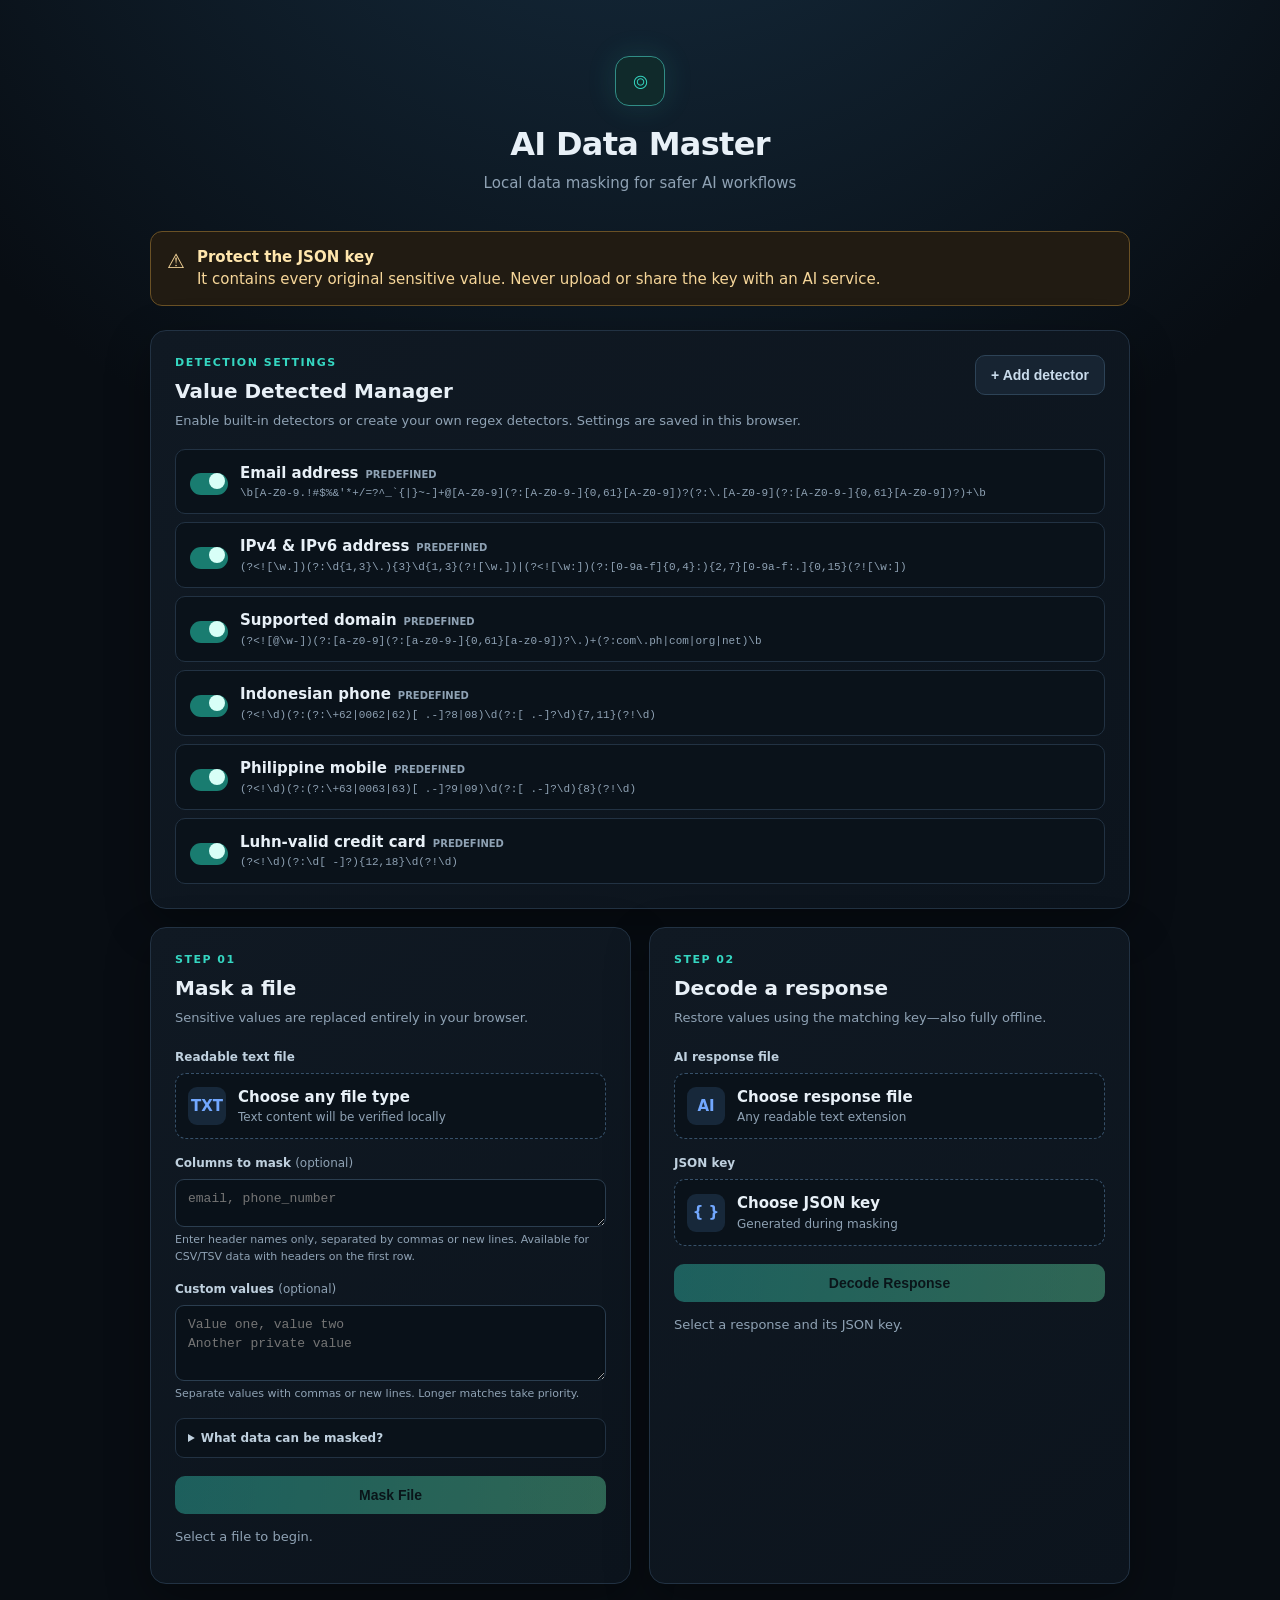
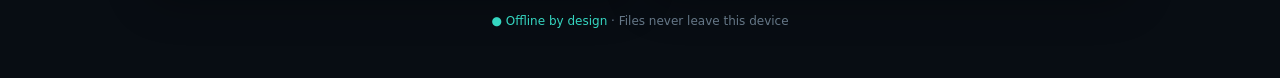
==== docs/index.html @ 807c7389 "Add detector manager and publish app from docs" ====
<!doctype html>
<html lang="en">
<head>
  <meta charset="utf-8">
  <meta name="viewport" content="width=device-width, initial-scale=1">
  <meta name="color-scheme" content="dark">
  <title>AI Data Master</title>
  <link rel="stylesheet" href="styles.css">
</head>
<body>
<main>
  <header><div class="mark" aria-hidden="true">⌾</div><h1>AI Data Master</h1><p>Local data masking for safer AI workflows</p></header>
  <div class="notice"><span aria-hidden="true">⚠</span><div><b>Protect the JSON key</b>It contains every original sensitive value. Never upload or share the key with an AI service.</div></div>
  <section class="manager card" aria-labelledby="manager-title">
    <div class="manager-heading">
      <div><div class="eyebrow">Detection settings</div><h2 id="manager-title">Value Detected Manager</h2><p class="sub">Enable built-in detectors or create your own regex detectors. Settings are saved in this browser.</p></div>
      <button class="secondary" id="addDetectorButton" type="button">+ Add detector</button>
    </div>
    <div class="detector-list" id="detectorList"></div>
  </section>
  <div class="grid">
    <section class="card" aria-labelledby="mask-title">
      <div class="eyebrow">Step 01</div><h2 id="mask-title">Mask a file</h2><p class="sub">Sensitive values are replaced entirely in your browser.</p>
      <label for="sourceFile">Readable text file</label>
      <div class="picker"><input id="sourceFile" type="file"><div class="file-icon">TXT</div><div class="file-info"><div class="file-name" id="sourceName">Choose any file type</div><div class="file-size" id="sourceSize">Text content will be verified locally</div></div></div>
      <label for="columnHeaders">Columns to mask <span style="color:var(--muted);font-weight:400">(optional)</span></label>
      <textarea class="compact" id="columnHeaders" placeholder="email, phone_number" aria-describedby="columnHint"></textarea><div class="hint" id="columnHint">Enter header names only, separated by commas or new lines. Available for CSV/TSV data with headers on the first row.</div>
      <label for="customValues">Custom values <span style="color:var(--muted);font-weight:400">(optional)</span></label>
      <textarea id="customValues" placeholder="Value one, value two&#10;Another private value" aria-describedby="customHint"></textarea><div class="hint" id="customHint">Separate values with commas or new lines. Longer matches take priority.</div>
      <details><summary>What data can be masked?</summary><ul class="mask-options"><li>Email addresses</li><li>IPv4 and IPv6 addresses</li><li>Supported domains</li><li>Indonesian phone numbers</li><li>Philippine mobile numbers</li><li>Luhn-valid card numbers</li><li>Selected column values</li><li>Custom values</li></ul></details>
      <button class="primary" id="maskButton" disabled>Mask File</button>
      <div class="progress-wrap" id="maskProgress"><div class="progress-head"><span id="maskPhase">Processing locally</span><span id="maskPercent">0%</span></div><div class="track"><div class="bar" id="maskBar"></div></div></div>
      <div class="status" id="maskStatus" role="status" aria-live="polite">Select a file to begin.</div>
      <div class="downloads"><a class="download" id="maskedDownload">Download Masked File</a><a class="download" id="keyDownload">Download JSON Key</a></div>
    </section>
    <section class="card" aria-labelledby="decode-title">
      <div class="eyebrow">Step 02</div><h2 id="decode-title">Decode a response</h2><p class="sub">Restore values using the matching key—also fully offline.</p>
      <label for="responseFile">AI response file</label>
      <div class="picker"><input id="responseFile" type="file"><div class="file-icon">AI</div><div class="file-info"><div class="file-name" id="responseName">Choose response file</div><div class="file-size" id="responseSize">Any readable text extension</div></div></div>
      <label for="keyFile">JSON key</label>
      <div class="picker"><input id="keyFile" type="file" accept=".json,application/json"><div class="file-icon">{ }</div><div class="file-info"><div class="file-name" id="keyName">Choose JSON key</div><div class="file-size" id="keySize">Generated during masking</div></div></div>
      <button class="primary" id="decodeButton" disabled>Decode Response</button>
      <div class="progress-wrap" id="decodeProgress"><div class="progress-head"><span>Decoding locally</span><span id="decodePercent">0%</span></div><div class="track"><div class="bar" id="decodeBar"></div></div></div>
      <div class="status" id="decodeStatus" role="status" aria-live="polite">Select a response and its JSON key.</div>
      <div class="downloads single"><a class="download" id="decodedDownload">Download Decoded File</a></div>
    </section>
  </div>
  <section class="preview" id="sourcePreview" aria-labelledby="previewTitle"><div class="preview-head"><strong id="previewTitle">Masked data preview</strong><span id="previewMeta"></span></div><div class="preview-box" id="previewContent"></div></section>
  <footer><span class="privacy">● Offline by design</span> · Files never leave this device</footer>
</main>
<dialog id="detectorDialog" aria-labelledby="detectorDialogTitle">
  <form id="detectorForm" method="dialog">
    <div class="dialog-heading"><div><div class="eyebrow">Custom regex</div><h2 id="detectorDialogTitle">Add detector</h2></div><button class="icon-button" id="closeDetectorDialog" type="button" aria-label="Close">×</button></div>
    <input id="detectorId" type="hidden">
    <label for="detectorName">Name</label><input id="detectorName" required maxlength="40" placeholder="Employee ID">
    <label for="detectorPattern">Regex</label><textarea id="detectorPattern" required spellcheck="false" placeholder="EMP-\d{6}"></textarea>
    <div class="hint">Enter only the regex pattern.</div>
    <label for="detectorPrefix">Prefix</label><input id="detectorPrefix" required maxlength="30" pattern="[A-Za-z][A-Za-z0-9_]*" placeholder="EMPLOYEE_ID">
    <div class="hint">The prefix creates placeholders such as [EMPLOYEE_ID_001]. Letters, numbers, and underscores only.</div>
    <div class="regex-test"><label for="detectorSample">Test with sample value</label><div class="test-row"><input id="detectorSample" placeholder="EMP-123456"><button class="secondary" id="testDetectorButton" type="button">Test regex</button></div><div class="test-result" id="detectorTestResult" role="status" aria-live="polite"></div></div>
    <div class="dialog-actions"><button class="secondary" id="cancelDetectorButton" type="button">Cancel</button><button class="primary" type="submit">Save detector</button></div>
  </form>
</dialog>
<script src="app.js"></script>
</body>
</html>
---- docs/styles.css ----
:root{--bg:#080d13;--panel:#101923;--panel2:#0c141d;--line:#223243;--text:#e8f0f7;--muted:#8fa2b4;--cyan:#35d6c1;--blue:#4d8dff;--warn:#ffbe55;--bad:#ff6b73;--ok:#57dfa0}
    *{box-sizing:border-box} body{margin:0;min-height:100vh;background:radial-gradient(circle at 50% -20%,#173044 0,transparent 42%),var(--bg);color:var(--text);font:15px/1.5 system-ui,-apple-system,Segoe UI,sans-serif}
    main{width:min(980px,calc(100% - 32px));margin:auto;padding:56px 0 48px} header{text-align:center;margin-bottom:36px}.mark{display:inline-grid;place-items:center;width:50px;height:50px;border:1px solid #318d86;border-radius:14px;background:#102a2b;color:var(--cyan);font-size:25px;box-shadow:0 0 30px #35d6c122}h1{font-size:32px;letter-spacing:-.7px;margin:14px 0 4px}header p{margin:0;color:var(--muted)}
    .notice{display:flex;gap:12px;align-items:flex-start;margin:0 auto 24px;padding:14px 16px;border:1px solid #6a5125;background:#211b12;border-radius:12px;color:#f6d699}.notice b{display:block;color:#ffe6ad}.notice span:first-child{font-size:20px}
    .grid{display:grid;grid-template-columns:1fr 1fr;gap:18px}.card{background:linear-gradient(145deg,var(--panel),var(--panel2));border:1px solid var(--line);border-radius:16px;padding:24px;box-shadow:0 15px 45px #0005}.card h2{margin:0;font-size:20px}.eyebrow{color:var(--cyan);font-size:11px;font-weight:800;letter-spacing:1.5px;text-transform:uppercase;margin-bottom:5px}.sub{color:var(--muted);font-size:13px;margin:5px 0 20px}
    label{display:block;font-size:12px;font-weight:700;margin:15px 0 7px;color:#bfd0de}.picker{position:relative;display:flex;align-items:center;gap:12px;min-height:66px;padding:12px;border:1px dashed #365069;border-radius:11px;background:#0a121a;cursor:pointer;transition:.2s}.picker:hover{border-color:var(--cyan);background:#0c191f}.picker input{position:absolute;inset:0;opacity:0;cursor:pointer}.file-icon{display:grid;place-items:center;flex:0 0 38px;height:38px;border-radius:9px;background:#17283a;color:#72a8ff;font-weight:800}.file-info{min-width:0}.file-name{white-space:nowrap;overflow:hidden;text-overflow:ellipsis;font-weight:650}.file-size{font-size:12px;color:var(--muted)}
    textarea{display:block;width:100%;height:76px;resize:vertical;background:#091119;color:var(--text);border:1px solid #2b3e50;border-radius:9px;padding:10px 12px;font:13px/1.45 ui-monospace,SFMono-Regular,monospace;outline:none}textarea:focus{border-color:var(--cyan);box-shadow:0 0 0 3px #35d6c119}.hint{font-size:11px;color:var(--muted);margin-top:5px}.compact{height:48px}details{margin-top:15px;border:1px solid var(--line);border-radius:9px;background:#0a121a}summary{padding:10px 12px;cursor:pointer;color:#bfd0de;font-size:12px;font-weight:700}.mask-options{margin:0;padding:0 16px 12px 31px;color:var(--muted);font-size:12px;columns:2}.preview{display:none;margin-top:18px;padding:24px;background:linear-gradient(145deg,var(--panel),var(--panel2));border:1px solid var(--line);border-radius:16px;box-shadow:0 15px 45px #0005}.preview-head{display:flex;justify-content:space-between;align-items:center;margin-bottom:10px}.preview-head strong{font-size:16px}.preview-head span{color:var(--muted);font-size:11px}.preview-box{max-height:240px;overflow:auto;border:1px solid var(--line);border-radius:9px;background:#081018}.preview-box table{width:100%;border-collapse:collapse;font:12px/1.35 ui-monospace,SFMono-Regular,monospace}.preview-box th,.preview-box td{padding:7px 9px;border-right:1px solid var(--line);border-bottom:1px solid var(--line);text-align:left;white-space:nowrap;max-width:260px;overflow:hidden;text-overflow:ellipsis}.preview-box th{position:sticky;top:0;background:#162332;color:var(--cyan)}.preview-box pre{margin:0;padding:11px;white-space:pre-wrap;word-break:break-word;color:#b9cad8;font:12px/1.45 ui-monospace,SFMono-Regular,monospace}
    button,.download{width:100%;border:0;border-radius:10px;padding:11px 15px;font-weight:750;font-size:14px;cursor:pointer;text-decoration:none;text-align:center;transition:.2s}button.primary{margin-top:18px;color:#041410;background:linear-gradient(100deg,var(--cyan),#67e9ac)}button.primary:hover:not(:disabled){filter:brightness(1.1);transform:translateY(-1px)}button:disabled{opacity:.38;cursor:not-allowed}.downloads{display:grid;grid-template-columns:1fr 1fr;gap:9px;margin-top:10px}.download{display:none;color:#c9dbeb;background:#172432;border:1px solid #2d4357}.download:hover{border-color:#5681a5}.downloads.single{grid-template-columns:1fr}
    .progress-wrap{display:none;margin-top:17px}.progress-head{display:flex;justify-content:space-between;font-size:12px;color:var(--muted);margin-bottom:6px}.track{height:6px;background:#1b2834;border-radius:9px;overflow:hidden}.bar{height:100%;width:0;background:linear-gradient(90deg,var(--blue),var(--cyan));transition:width .12s}.status{min-height:22px;margin-top:13px;font-size:13px;color:var(--muted)}.status.ok{color:var(--ok)}.status.error{color:var(--bad)}footer{text-align:center;color:#657787;font-size:12px;margin-top:28px}.privacy{color:var(--cyan)}
    @media(max-width:760px){main{padding-top:30px}.grid{grid-template-columns:1fr}.card,.preview{padding:19px}.downloads{grid-template-columns:1fr}}

    .manager{margin-bottom:18px}.manager-heading,.detector-row,.dialog-heading,.dialog-actions,.test-row{display:flex;align-items:center;gap:12px}.manager-heading{justify-content:space-between;align-items:flex-start}.manager-heading .sub{margin-bottom:0}.secondary,.icon-button{width:auto;color:#c9dbeb;background:#172432;border:1px solid #2d4357}.secondary:hover,.icon-button:hover{border-color:var(--cyan)}.detector-list{display:grid;gap:8px;margin-top:18px}.detector-row{padding:12px 14px;border:1px solid var(--line);border-radius:10px;background:#0a121a}.detector-toggle{position:relative;flex:0 0 38px;width:38px;height:22px;margin:0}.detector-toggle input{position:absolute;opacity:0}.toggle-track{display:block;height:22px;border-radius:20px;background:#304151;cursor:pointer;transition:.2s}.toggle-track::after{content:"";display:block;width:16px;height:16px;margin:3px;border-radius:50%;background:#a9b8c5;transition:.2s}.detector-toggle input:checked+.toggle-track{background:#197c70}.detector-toggle input:checked+.toggle-track::after{transform:translateX(16px);background:#d8fff7}.detector-info{min-width:0;flex:1}.detector-name{font-weight:750}.detector-kind{margin-left:7px;color:var(--muted);font-size:10px;text-transform:uppercase}.detector-regex{overflow:hidden;margin-top:2px;color:var(--muted);font:11px/1.4 ui-monospace,SFMono-Regular,monospace;text-overflow:ellipsis;white-space:nowrap}.detector-actions{display:flex;gap:6px}.detector-actions button{width:auto;padding:7px 10px;font-size:12px}.danger{color:#ff9ba1!important}.empty-detectors{padding:14px;color:var(--muted);text-align:center}
    dialog{width:min(560px,calc(100% - 28px));padding:0;border:1px solid var(--line);border-radius:16px;background:var(--panel);color:var(--text);box-shadow:0 24px 80px #000b}dialog::backdrop{background:#02060bcc;backdrop-filter:blur(3px)}dialog form{padding:24px}.dialog-heading{justify-content:space-between}.dialog-heading h2{margin:0}.icon-button{padding:4px 12px;font-size:23px}dialog input{width:100%;padding:10px 12px;border:1px solid #2b3e50;border-radius:9px;background:#091119;color:var(--text);font:13px/1.45 ui-monospace,SFMono-Regular,monospace;outline:none}dialog input:focus{border-color:var(--cyan);box-shadow:0 0 0 3px #35d6c119}.regex-test{margin-top:18px;padding:13px;border:1px solid var(--line);border-radius:10px}.regex-test label{margin-top:0}.test-row input{flex:1}.test-result{min-height:20px;margin-top:7px;font-size:12px;color:var(--muted)}.test-result.ok{color:var(--ok)}.test-result.error{color:var(--bad)}.dialog-actions{justify-content:flex-end;margin-top:20px}.dialog-actions .primary{width:auto;margin:0}.dialog-actions .secondary{padding:11px 15px}
    @media(max-width:600px){.manager-heading,.detector-row{align-items:stretch;flex-direction:column}.manager-heading .secondary{width:100%}.detector-row{position:relative}.detector-toggle{position:absolute;right:12px;top:12px}.detector-info{padding-right:48px}.detector-actions button{flex:1}.detector-actions{width:100%}.test-row{align-items:stretch;flex-direction:column}.test-row .secondary{width:100%}}
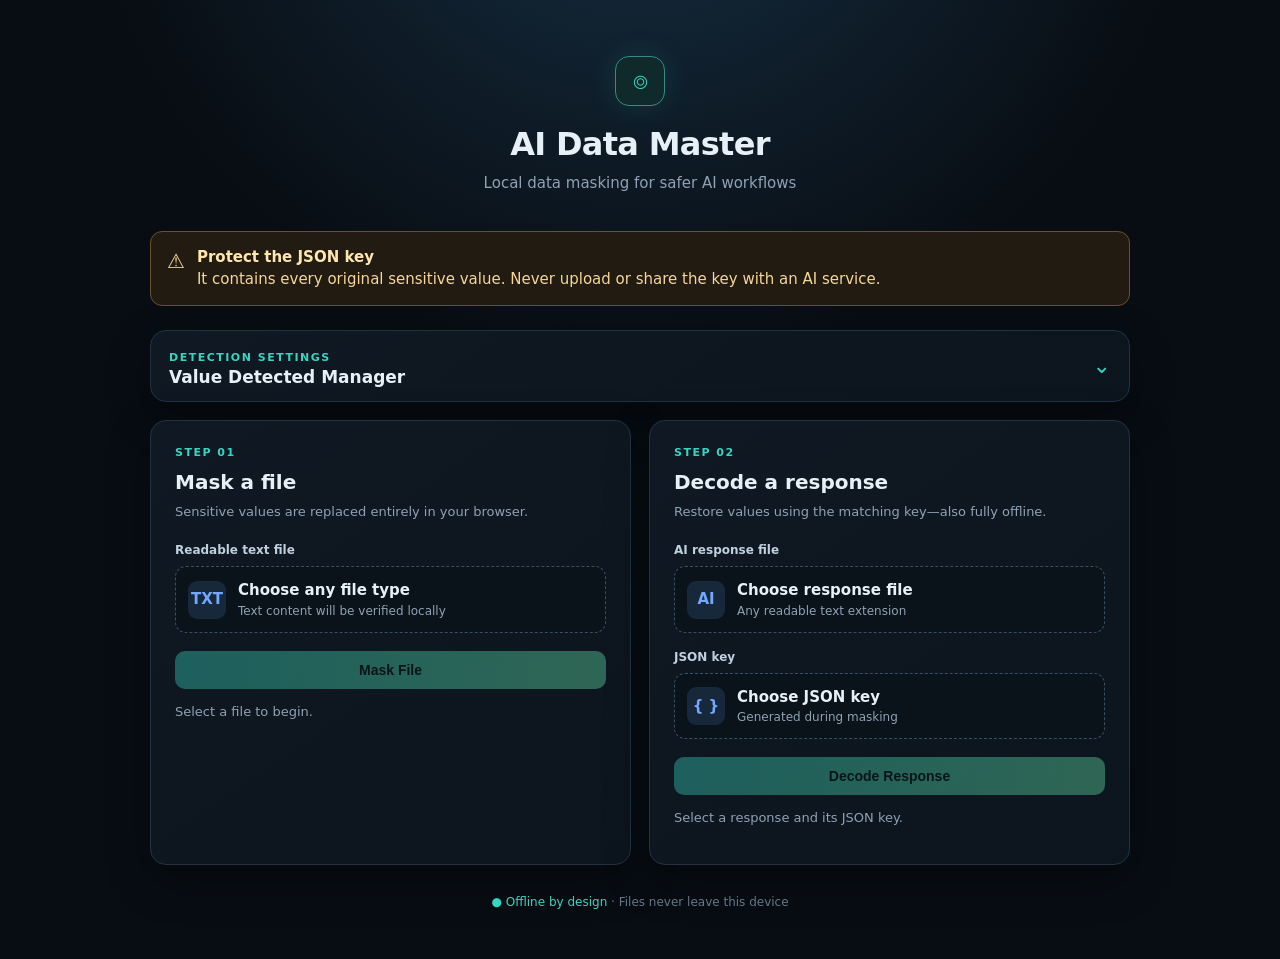
==== commit 3c7738b1: "Improve detection settings manager" ====
--- a/docs/index.html
+++ b/docs/index.html
@@ -11,23 +11,23 @@
 <main>
   <header><div class="mark" aria-hidden="true">⌾</div><h1>AI Data Master</h1><p>Local data masking for safer AI workflows</p></header>
   <div class="notice"><span aria-hidden="true">⚠</span><div><b>Protect the JSON key</b>It contains every original sensitive value. Never upload or share the key with an AI service.</div></div>
-  <section class="manager card" aria-labelledby="manager-title">
-    <div class="manager-heading">
-      <div><div class="eyebrow">Detection settings</div><h2 id="manager-title">Value Detected Manager</h2><p class="sub">Enable built-in detectors or create your own regex detectors. Settings are saved in this browser.</p></div>
-      <button class="secondary" id="addDetectorButton" type="button">+ Add detector</button>
+  <details class="manager card">
+    <summary class="manager-summary"><span><span class="eyebrow">Detection settings</span><strong id="manager-title">Value Detected Manager</strong></span><span class="summary-chevron" aria-hidden="true">⌄</span></summary>
+    <div class="manager-content" aria-labelledby="manager-title">
+      <div class="manager-heading"><p class="sub">Enable, reorder, or create detectors. Settings are saved in this browser.</p><div class="manager-actions"><button class="secondary" id="exportSettingsButton" type="button">Export</button><label class="secondary import-button" for="importSettingsFile">Import<input id="importSettingsFile" type="file" accept=".json,application/json"></label><button class="secondary" id="addDetectorButton" type="button">+ Add detector</button></div></div>
+      <div class="settings-status" id="settingsStatus" role="status" aria-live="polite"></div>
+      <div class="detector-list" id="detectorList"></div>
+      <div class="detection-inputs">
+        <div><label for="columnHeaders">Columns to mask <span class="optional">(optional)</span></label><textarea class="compact" id="columnHeaders" placeholder="email, phone_number" aria-describedby="columnHint"></textarea><div class="hint" id="columnHint">CSV/TSV header names, separated by commas or new lines.</div></div>
+        <div><label for="customValues">Custom values <span class="optional">(optional)</span></label><textarea class="compact" id="customValues" placeholder="Value one, value two" aria-describedby="customHint"></textarea><div class="hint" id="customHint">Separate values with commas or new lines. Longer matches take priority.</div></div>
+      </div>
     </div>
-    <div class="detector-list" id="detectorList"></div>
-  </section>
+  </details>
   <div class="grid">
     <section class="card" aria-labelledby="mask-title">
       <div class="eyebrow">Step 01</div><h2 id="mask-title">Mask a file</h2><p class="sub">Sensitive values are replaced entirely in your browser.</p>
       <label for="sourceFile">Readable text file</label>
       <div class="picker"><input id="sourceFile" type="file"><div class="file-icon">TXT</div><div class="file-info"><div class="file-name" id="sourceName">Choose any file type</div><div class="file-size" id="sourceSize">Text content will be verified locally</div></div></div>
-      <label for="columnHeaders">Columns to mask <span style="color:var(--muted);font-weight:400">(optional)</span></label>
-      <textarea class="compact" id="columnHeaders" placeholder="email, phone_number" aria-describedby="columnHint"></textarea><div class="hint" id="columnHint">Enter header names only, separated by commas or new lines. Available for CSV/TSV data with headers on the first row.</div>
-      <label for="customValues">Custom values <span style="color:var(--muted);font-weight:400">(optional)</span></label>
-      <textarea id="customValues" placeholder="Value one, value two&#10;Another private value" aria-describedby="customHint"></textarea><div class="hint" id="customHint">Separate values with commas or new lines. Longer matches take priority.</div>
-      <details><summary>What data can be masked?</summary><ul class="mask-options"><li>Email addresses</li><li>IPv4 and IPv6 addresses</li><li>Supported domains</li><li>Indonesian phone numbers</li><li>Philippine mobile numbers</li><li>Luhn-valid card numbers</li><li>Selected column values</li><li>Custom values</li></ul></details>
       <button class="primary" id="maskButton" disabled>Mask File</button>
       <div class="progress-wrap" id="maskProgress"><div class="progress-head"><span id="maskPhase">Processing locally</span><span id="maskPercent">0%</span></div><div class="track"><div class="bar" id="maskBar"></div></div></div>
       <div class="status" id="maskStatus" role="status" aria-live="polite">Select a file to begin.</div>
--- a/docs/styles.css
+++ b/docs/styles.css
@@ -4,11 +4,11 @@
     .notice{display:flex;gap:12px;align-items:flex-start;margin:0 auto 24px;padding:14px 16px;border:1px solid #6a5125;background:#211b12;border-radius:12px;color:#f6d699}.notice b{display:block;color:#ffe6ad}.notice span:first-child{font-size:20px}
     .grid{display:grid;grid-template-columns:1fr 1fr;gap:18px}.card{background:linear-gradient(145deg,var(--panel),var(--panel2));border:1px solid var(--line);border-radius:16px;padding:24px;box-shadow:0 15px 45px #0005}.card h2{margin:0;font-size:20px}.eyebrow{color:var(--cyan);font-size:11px;font-weight:800;letter-spacing:1.5px;text-transform:uppercase;margin-bottom:5px}.sub{color:var(--muted);font-size:13px;margin:5px 0 20px}
     label{display:block;font-size:12px;font-weight:700;margin:15px 0 7px;color:#bfd0de}.picker{position:relative;display:flex;align-items:center;gap:12px;min-height:66px;padding:12px;border:1px dashed #365069;border-radius:11px;background:#0a121a;cursor:pointer;transition:.2s}.picker:hover{border-color:var(--cyan);background:#0c191f}.picker input{position:absolute;inset:0;opacity:0;cursor:pointer}.file-icon{display:grid;place-items:center;flex:0 0 38px;height:38px;border-radius:9px;background:#17283a;color:#72a8ff;font-weight:800}.file-info{min-width:0}.file-name{white-space:nowrap;overflow:hidden;text-overflow:ellipsis;font-weight:650}.file-size{font-size:12px;color:var(--muted)}
-    textarea{display:block;width:100%;height:76px;resize:vertical;background:#091119;color:var(--text);border:1px solid #2b3e50;border-radius:9px;padding:10px 12px;font:13px/1.45 ui-monospace,SFMono-Regular,monospace;outline:none}textarea:focus{border-color:var(--cyan);box-shadow:0 0 0 3px #35d6c119}.hint{font-size:11px;color:var(--muted);margin-top:5px}.compact{height:48px}details{margin-top:15px;border:1px solid var(--line);border-radius:9px;background:#0a121a}summary{padding:10px 12px;cursor:pointer;color:#bfd0de;font-size:12px;font-weight:700}.mask-options{margin:0;padding:0 16px 12px 31px;color:var(--muted);font-size:12px;columns:2}.preview{display:none;margin-top:18px;padding:24px;background:linear-gradient(145deg,var(--panel),var(--panel2));border:1px solid var(--line);border-radius:16px;box-shadow:0 15px 45px #0005}.preview-head{display:flex;justify-content:space-between;align-items:center;margin-bottom:10px}.preview-head strong{font-size:16px}.preview-head span{color:var(--muted);font-size:11px}.preview-box{max-height:240px;overflow:auto;border:1px solid var(--line);border-radius:9px;background:#081018}.preview-box table{width:100%;border-collapse:collapse;font:12px/1.35 ui-monospace,SFMono-Regular,monospace}.preview-box th,.preview-box td{padding:7px 9px;border-right:1px solid var(--line);border-bottom:1px solid var(--line);text-align:left;white-space:nowrap;max-width:260px;overflow:hidden;text-overflow:ellipsis}.preview-box th{position:sticky;top:0;background:#162332;color:var(--cyan)}.preview-box pre{margin:0;padding:11px;white-space:pre-wrap;word-break:break-word;color:#b9cad8;font:12px/1.45 ui-monospace,SFMono-Regular,monospace}
+    textarea{display:block;width:100%;height:76px;resize:vertical;background:#091119;color:var(--text);border:1px solid #2b3e50;border-radius:9px;padding:10px 12px;font:13px/1.45 ui-monospace,SFMono-Regular,monospace;outline:none}textarea:focus{border-color:var(--cyan);box-shadow:0 0 0 3px #35d6c119}.hint{font-size:11px;color:var(--muted);margin-top:5px}.compact{height:48px}.optional{color:var(--muted);font-weight:400}.preview{display:none;margin-top:18px;padding:24px;background:linear-gradient(145deg,var(--panel),var(--panel2));border:1px solid var(--line);border-radius:16px;box-shadow:0 15px 45px #0005}.preview-head{display:flex;justify-content:space-between;align-items:center;margin-bottom:10px}.preview-head strong{font-size:16px}.preview-head span{color:var(--muted);font-size:11px}.preview-box{max-height:240px;overflow:auto;border:1px solid var(--line);border-radius:9px;background:#081018}.preview-box table{width:100%;border-collapse:collapse;font:12px/1.35 ui-monospace,SFMono-Regular,monospace}.preview-box th,.preview-box td{padding:7px 9px;border-right:1px solid var(--line);border-bottom:1px solid var(--line);text-align:left;white-space:nowrap;max-width:260px;overflow:hidden;text-overflow:ellipsis}.preview-box th{position:sticky;top:0;background:#162332;color:var(--cyan)}.preview-box pre{margin:0;padding:11px;white-space:pre-wrap;word-break:break-word;color:#b9cad8;font:12px/1.45 ui-monospace,SFMono-Regular,monospace}
     button,.download{width:100%;border:0;border-radius:10px;padding:11px 15px;font-weight:750;font-size:14px;cursor:pointer;text-decoration:none;text-align:center;transition:.2s}button.primary{margin-top:18px;color:#041410;background:linear-gradient(100deg,var(--cyan),#67e9ac)}button.primary:hover:not(:disabled){filter:brightness(1.1);transform:translateY(-1px)}button:disabled{opacity:.38;cursor:not-allowed}.downloads{display:grid;grid-template-columns:1fr 1fr;gap:9px;margin-top:10px}.download{display:none;color:#c9dbeb;background:#172432;border:1px solid #2d4357}.download:hover{border-color:#5681a5}.downloads.single{grid-template-columns:1fr}
     .progress-wrap{display:none;margin-top:17px}.progress-head{display:flex;justify-content:space-between;font-size:12px;color:var(--muted);margin-bottom:6px}.track{height:6px;background:#1b2834;border-radius:9px;overflow:hidden}.bar{height:100%;width:0;background:linear-gradient(90deg,var(--blue),var(--cyan));transition:width .12s}.status{min-height:22px;margin-top:13px;font-size:13px;color:var(--muted)}.status.ok{color:var(--ok)}.status.error{color:var(--bad)}footer{text-align:center;color:#657787;font-size:12px;margin-top:28px}.privacy{color:var(--cyan)}
     @media(max-width:760px){main{padding-top:30px}.grid{grid-template-columns:1fr}.card,.preview{padding:19px}.downloads{grid-template-columns:1fr}}
 
-    .manager{margin-bottom:18px}.manager-heading,.detector-row,.dialog-heading,.dialog-actions,.test-row{display:flex;align-items:center;gap:12px}.manager-heading{justify-content:space-between;align-items:flex-start}.manager-heading .sub{margin-bottom:0}.secondary,.icon-button{width:auto;color:#c9dbeb;background:#172432;border:1px solid #2d4357}.secondary:hover,.icon-button:hover{border-color:var(--cyan)}.detector-list{display:grid;gap:8px;margin-top:18px}.detector-row{padding:12px 14px;border:1px solid var(--line);border-radius:10px;background:#0a121a}.detector-toggle{position:relative;flex:0 0 38px;width:38px;height:22px;margin:0}.detector-toggle input{position:absolute;opacity:0}.toggle-track{display:block;height:22px;border-radius:20px;background:#304151;cursor:pointer;transition:.2s}.toggle-track::after{content:"";display:block;width:16px;height:16px;margin:3px;border-radius:50%;background:#a9b8c5;transition:.2s}.detector-toggle input:checked+.toggle-track{background:#197c70}.detector-toggle input:checked+.toggle-track::after{transform:translateX(16px);background:#d8fff7}.detector-info{min-width:0;flex:1}.detector-name{font-weight:750}.detector-kind{margin-left:7px;color:var(--muted);font-size:10px;text-transform:uppercase}.detector-regex{overflow:hidden;margin-top:2px;color:var(--muted);font:11px/1.4 ui-monospace,SFMono-Regular,monospace;text-overflow:ellipsis;white-space:nowrap}.detector-actions{display:flex;gap:6px}.detector-actions button{width:auto;padding:7px 10px;font-size:12px}.danger{color:#ff9ba1!important}.empty-detectors{padding:14px;color:var(--muted);text-align:center}
+    .manager{margin:0 0 18px;padding:0;overflow:hidden}.manager-summary{display:flex;justify-content:space-between;align-items:center;padding:14px 18px;cursor:pointer;list-style:none}.manager-summary::-webkit-details-marker{display:none}.manager-summary strong{display:block;font-size:17px;line-height:1.2}.manager-summary .eyebrow{margin-bottom:2px}.summary-chevron{color:var(--cyan);font-size:22px;transition:transform .2s}.manager[open] .summary-chevron{transform:rotate(180deg)}.manager-content{padding:0 18px 18px;border-top:1px solid var(--line)}.manager-heading,.detector-row,.dialog-heading,.dialog-actions,.test-row{display:flex;align-items:center;gap:12px}.manager-heading{justify-content:space-between}.manager-heading .sub{margin:12px 0}.manager-actions,.detector-actions{display:flex;gap:6px}.manager-actions button,.import-button{padding:7px 10px;font-size:12px}.import-button{display:inline-block;margin:0;cursor:pointer}.import-button input{display:none}.secondary,.icon-button{width:auto;color:#c9dbeb;background:#172432;border:1px solid #2d4357}.secondary:hover,.icon-button:hover{border-color:var(--cyan)}.settings-status{min-height:0;color:var(--muted);font-size:11px}.settings-status:not(:empty){margin-bottom:8px}.detector-list{display:grid;gap:5px}.detector-row{padding:7px 10px;border:1px solid var(--line);border-radius:8px;background:#0a121a;cursor:grab}.detector-row.dragging{opacity:.4}.drag-handle{color:#607588;font-size:16px;cursor:grab}.detector-toggle{position:relative;flex:0 0 14px;width:14px;height:14px;margin:0}.detector-toggle input{position:absolute;opacity:0}.toggle-track{display:block;width:14px;height:14px;border:2px solid #526577;border-radius:50%;background:transparent;cursor:pointer;transition:.15s}.detector-toggle input:checked+.toggle-track{border-color:var(--cyan);background:var(--cyan);box-shadow:0 0 8px #35d6c166}.detector-info{min-width:0;flex:1}.detector-name{font-weight:750;font-size:13px}.detector-kind{margin-left:7px;color:var(--muted);font-size:9px;text-transform:uppercase}.detector-regex{overflow:hidden;color:var(--muted);font:10px/1.25 ui-monospace,SFMono-Regular,monospace;text-overflow:ellipsis;white-space:nowrap}.detector-actions button{width:auto;padding:4px 8px;font-size:11px}.danger{color:#ff9ba1!important}.detection-inputs{display:grid;grid-template-columns:1fr 1fr;gap:14px;margin-top:12px;padding-top:2px;border-top:1px solid var(--line)}.detection-inputs label{margin-top:10px}
     dialog{width:min(560px,calc(100% - 28px));padding:0;border:1px solid var(--line);border-radius:16px;background:var(--panel);color:var(--text);box-shadow:0 24px 80px #000b}dialog::backdrop{background:#02060bcc;backdrop-filter:blur(3px)}dialog form{padding:24px}.dialog-heading{justify-content:space-between}.dialog-heading h2{margin:0}.icon-button{padding:4px 12px;font-size:23px}dialog input{width:100%;padding:10px 12px;border:1px solid #2b3e50;border-radius:9px;background:#091119;color:var(--text);font:13px/1.45 ui-monospace,SFMono-Regular,monospace;outline:none}dialog input:focus{border-color:var(--cyan);box-shadow:0 0 0 3px #35d6c119}.regex-test{margin-top:18px;padding:13px;border:1px solid var(--line);border-radius:10px}.regex-test label{margin-top:0}.test-row input{flex:1}.test-result{min-height:20px;margin-top:7px;font-size:12px;color:var(--muted)}.test-result.ok{color:var(--ok)}.test-result.error{color:var(--bad)}.dialog-actions{justify-content:flex-end;margin-top:20px}.dialog-actions .primary{width:auto;margin:0}.dialog-actions .secondary{padding:11px 15px}
-    @media(max-width:600px){.manager-heading,.detector-row{align-items:stretch;flex-direction:column}.manager-heading .secondary{width:100%}.detector-row{position:relative}.detector-toggle{position:absolute;right:12px;top:12px}.detector-info{padding-right:48px}.detector-actions button{flex:1}.detector-actions{width:100%}.test-row{align-items:stretch;flex-direction:column}.test-row .secondary{width:100%}}
+    @media(max-width:600px){.manager-heading{align-items:stretch;flex-direction:column}.manager-actions{display:grid;grid-template-columns:1fr 1fr 1.4fr}.manager-actions>*{text-align:center}.detection-inputs{grid-template-columns:1fr}.detector-regex{display:none}.test-row{align-items:stretch;flex-direction:column}.test-row .secondary{width:100%}}
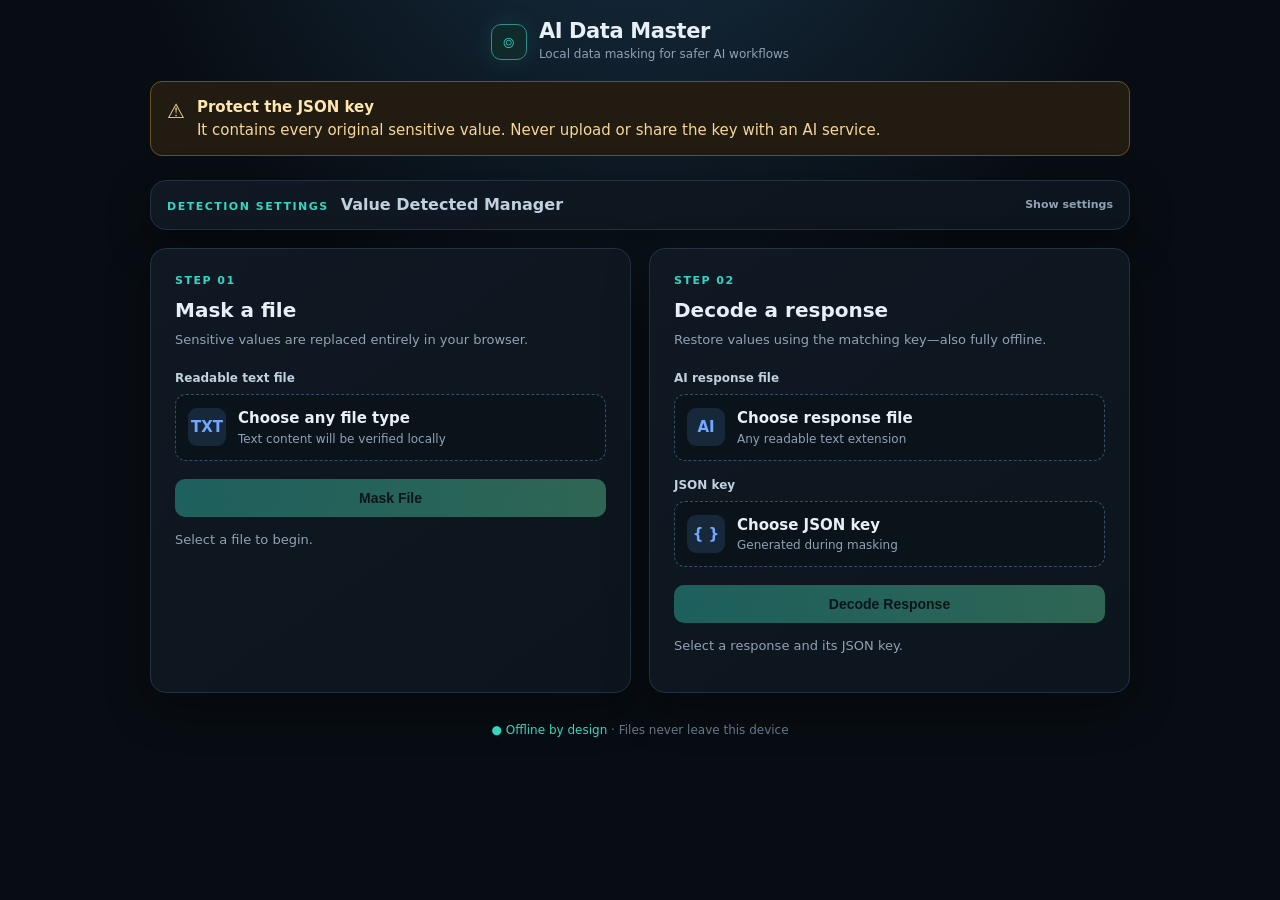
==== commit 164538e6: "Reuse existing README header image" ====
--- a/docs/index.html
+++ b/docs/index.html
@@ -9,18 +9,20 @@
 </head>
 <body>
 <main>
-  <header><div class="mark" aria-hidden="true">⌾</div><h1>AI Data Master</h1><p>Local data masking for safer AI workflows</p></header>
+  <header><div class="mark" aria-hidden="true">⌾</div><div><h1>AI Data Master</h1><p>Local data masking for safer AI workflows</p></div></header>
   <div class="notice"><span aria-hidden="true">⚠</span><div><b>Protect the JSON key</b>It contains every original sensitive value. Never upload or share the key with an AI service.</div></div>
-  <details class="manager card">
-    <summary class="manager-summary"><span><span class="eyebrow">Detection settings</span><strong id="manager-title">Value Detected Manager</strong></span><span class="summary-chevron" aria-hidden="true">⌄</span></summary>
-    <div class="manager-content" aria-labelledby="manager-title">
-      <div class="manager-heading"><p class="sub">Enable, reorder, or create detectors. Settings are saved in this browser.</p><div class="manager-actions"><button class="secondary" id="exportSettingsButton" type="button">Export</button><label class="secondary import-button" for="importSettingsFile">Import<input id="importSettingsFile" type="file" accept=".json,application/json"></label><button class="secondary" id="addDetectorButton" type="button">+ Add detector</button></div></div>
+  <details class="manager card" aria-labelledby="manager-title">
+    <summary class="manager-summary"><span><span class="eyebrow">Detection settings</span><strong id="manager-title">Value Detected Manager</strong></span><span class="summary-hint">Show settings</span></summary>
+    <div class="manager-content">
+      <div class="manager-heading"><p class="sub">Enable detectors and drag them to change matching priority. Settings are saved in this browser.</p><div class="settings-actions"><button class="secondary" id="exportSettingsButton" type="button">Export</button><label class="secondary import-button" for="importSettingsFile">Import<input id="importSettingsFile" type="file" accept="application/json,.json"></label><button class="secondary" id="addDetectorButton" type="button">+ Add detector</button></div></div>
+      <div class="detector-list" id="detectorList"></div>
+      <div class="detection-fields">
+        <label for="columnHeaders">Columns to mask <span>(optional)</span></label>
+        <textarea class="compact" id="columnHeaders" placeholder="email, phone_number" aria-describedby="columnHint"></textarea><div class="hint" id="columnHint">CSV/TSV header names, separated by commas or new lines.</div>
+        <label for="customValues">Custom values <span>(optional)</span></label>
+        <textarea id="customValues" placeholder="Value one, value two&#10;Another private value" aria-describedby="customHint"></textarea><div class="hint" id="customHint">Separate values with commas or new lines. Longer matches take priority.</div>
+      </div>
       <div class="settings-status" id="settingsStatus" role="status" aria-live="polite"></div>
-      <div class="detector-list" id="detectorList"></div>
-      <div class="detection-inputs">
-        <div><label for="columnHeaders">Columns to mask <span class="optional">(optional)</span></label><textarea class="compact" id="columnHeaders" placeholder="email, phone_number" aria-describedby="columnHint"></textarea><div class="hint" id="columnHint">CSV/TSV header names, separated by commas or new lines.</div></div>
-        <div><label for="customValues">Custom values <span class="optional">(optional)</span></label><textarea class="compact" id="customValues" placeholder="Value one, value two" aria-describedby="customHint"></textarea><div class="hint" id="customHint">Separate values with commas or new lines. Longer matches take priority.</div></div>
-      </div>
     </div>
   </details>
   <div class="grid">
--- a/docs/styles.css
+++ b/docs/styles.css
@@ -1,14 +1,14 @@
     :root{--bg:#080d13;--panel:#101923;--panel2:#0c141d;--line:#223243;--text:#e8f0f7;--muted:#8fa2b4;--cyan:#35d6c1;--blue:#4d8dff;--warn:#ffbe55;--bad:#ff6b73;--ok:#57dfa0}
     *{box-sizing:border-box} body{margin:0;min-height:100vh;background:radial-gradient(circle at 50% -20%,#173044 0,transparent 42%),var(--bg);color:var(--text);font:15px/1.5 system-ui,-apple-system,Segoe UI,sans-serif}
-    main{width:min(980px,calc(100% - 32px));margin:auto;padding:56px 0 48px} header{text-align:center;margin-bottom:36px}.mark{display:inline-grid;place-items:center;width:50px;height:50px;border:1px solid #318d86;border-radius:14px;background:#102a2b;color:var(--cyan);font-size:25px;box-shadow:0 0 30px #35d6c122}h1{font-size:32px;letter-spacing:-.7px;margin:14px 0 4px}header p{margin:0;color:var(--muted)}
+    main{width:min(980px,calc(100% - 32px));margin:auto;padding:20px 0 48px} header{display:flex;align-items:center;justify-content:center;gap:12px;text-align:left;margin-bottom:18px}.mark{display:grid;place-items:center;width:36px;height:36px;border:1px solid #318d86;border-radius:10px;background:#102a2b;color:var(--cyan);font-size:19px;box-shadow:0 0 24px #35d6c122}h1{font-size:21px;letter-spacing:-.4px;line-height:1.1;margin:0 0 2px}header p{margin:0;color:var(--muted);font-size:12px}
     .notice{display:flex;gap:12px;align-items:flex-start;margin:0 auto 24px;padding:14px 16px;border:1px solid #6a5125;background:#211b12;border-radius:12px;color:#f6d699}.notice b{display:block;color:#ffe6ad}.notice span:first-child{font-size:20px}
     .grid{display:grid;grid-template-columns:1fr 1fr;gap:18px}.card{background:linear-gradient(145deg,var(--panel),var(--panel2));border:1px solid var(--line);border-radius:16px;padding:24px;box-shadow:0 15px 45px #0005}.card h2{margin:0;font-size:20px}.eyebrow{color:var(--cyan);font-size:11px;font-weight:800;letter-spacing:1.5px;text-transform:uppercase;margin-bottom:5px}.sub{color:var(--muted);font-size:13px;margin:5px 0 20px}
-    label{display:block;font-size:12px;font-weight:700;margin:15px 0 7px;color:#bfd0de}.picker{position:relative;display:flex;align-items:center;gap:12px;min-height:66px;padding:12px;border:1px dashed #365069;border-radius:11px;background:#0a121a;cursor:pointer;transition:.2s}.picker:hover{border-color:var(--cyan);background:#0c191f}.picker input{position:absolute;inset:0;opacity:0;cursor:pointer}.file-icon{display:grid;place-items:center;flex:0 0 38px;height:38px;border-radius:9px;background:#17283a;color:#72a8ff;font-weight:800}.file-info{min-width:0}.file-name{white-space:nowrap;overflow:hidden;text-overflow:ellipsis;font-weight:650}.file-size{font-size:12px;color:var(--muted)}
-    textarea{display:block;width:100%;height:76px;resize:vertical;background:#091119;color:var(--text);border:1px solid #2b3e50;border-radius:9px;padding:10px 12px;font:13px/1.45 ui-monospace,SFMono-Regular,monospace;outline:none}textarea:focus{border-color:var(--cyan);box-shadow:0 0 0 3px #35d6c119}.hint{font-size:11px;color:var(--muted);margin-top:5px}.compact{height:48px}.optional{color:var(--muted);font-weight:400}.preview{display:none;margin-top:18px;padding:24px;background:linear-gradient(145deg,var(--panel),var(--panel2));border:1px solid var(--line);border-radius:16px;box-shadow:0 15px 45px #0005}.preview-head{display:flex;justify-content:space-between;align-items:center;margin-bottom:10px}.preview-head strong{font-size:16px}.preview-head span{color:var(--muted);font-size:11px}.preview-box{max-height:240px;overflow:auto;border:1px solid var(--line);border-radius:9px;background:#081018}.preview-box table{width:100%;border-collapse:collapse;font:12px/1.35 ui-monospace,SFMono-Regular,monospace}.preview-box th,.preview-box td{padding:7px 9px;border-right:1px solid var(--line);border-bottom:1px solid var(--line);text-align:left;white-space:nowrap;max-width:260px;overflow:hidden;text-overflow:ellipsis}.preview-box th{position:sticky;top:0;background:#162332;color:var(--cyan)}.preview-box pre{margin:0;padding:11px;white-space:pre-wrap;word-break:break-word;color:#b9cad8;font:12px/1.45 ui-monospace,SFMono-Regular,monospace}
+    label{display:block;font-size:12px;font-weight:700;margin:15px 0 7px;color:#bfd0de}label span{color:var(--muted);font-weight:400}.picker{position:relative;display:flex;align-items:center;gap:12px;min-height:66px;padding:12px;border:1px dashed #365069;border-radius:11px;background:#0a121a;cursor:pointer;transition:.2s}.picker:hover{border-color:var(--cyan);background:#0c191f}.picker input{position:absolute;inset:0;opacity:0;cursor:pointer}.file-icon{display:grid;place-items:center;flex:0 0 38px;height:38px;border-radius:9px;background:#17283a;color:#72a8ff;font-weight:800}.file-info{min-width:0}.file-name{white-space:nowrap;overflow:hidden;text-overflow:ellipsis;font-weight:650}.file-size{font-size:12px;color:var(--muted)}
+    textarea{display:block;width:100%;height:76px;resize:vertical;background:#091119;color:var(--text);border:1px solid #2b3e50;border-radius:9px;padding:10px 12px;font:13px/1.45 ui-monospace,SFMono-Regular,monospace;outline:none}textarea:focus{border-color:var(--cyan);box-shadow:0 0 0 3px #35d6c119}.hint{font-size:11px;color:var(--muted);margin-top:5px}.compact{height:48px}details{margin-top:15px;border:1px solid var(--line);border-radius:9px;background:#0a121a}summary{padding:10px 12px;cursor:pointer;color:#bfd0de;font-size:12px;font-weight:700}.mask-options{margin:0;padding:0 16px 12px 31px;color:var(--muted);font-size:12px;columns:2}.preview{display:none;margin-top:18px;padding:24px;background:linear-gradient(145deg,var(--panel),var(--panel2));border:1px solid var(--line);border-radius:16px;box-shadow:0 15px 45px #0005}.preview-head{display:flex;justify-content:space-between;align-items:center;margin-bottom:10px}.preview-head strong{font-size:16px}.preview-head span{color:var(--muted);font-size:11px}.preview-box{max-height:240px;overflow:auto;border:1px solid var(--line);border-radius:9px;background:#081018}.preview-box table{width:100%;border-collapse:collapse;font:12px/1.35 ui-monospace,SFMono-Regular,monospace}.preview-box th,.preview-box td{padding:7px 9px;border-right:1px solid var(--line);border-bottom:1px solid var(--line);text-align:left;white-space:nowrap;max-width:260px;overflow:hidden;text-overflow:ellipsis}.preview-box th{position:sticky;top:0;background:#162332;color:var(--cyan)}.preview-box pre{margin:0;padding:11px;white-space:pre-wrap;word-break:break-word;color:#b9cad8;font:12px/1.45 ui-monospace,SFMono-Regular,monospace}
     button,.download{width:100%;border:0;border-radius:10px;padding:11px 15px;font-weight:750;font-size:14px;cursor:pointer;text-decoration:none;text-align:center;transition:.2s}button.primary{margin-top:18px;color:#041410;background:linear-gradient(100deg,var(--cyan),#67e9ac)}button.primary:hover:not(:disabled){filter:brightness(1.1);transform:translateY(-1px)}button:disabled{opacity:.38;cursor:not-allowed}.downloads{display:grid;grid-template-columns:1fr 1fr;gap:9px;margin-top:10px}.download{display:none;color:#c9dbeb;background:#172432;border:1px solid #2d4357}.download:hover{border-color:#5681a5}.downloads.single{grid-template-columns:1fr}
     .progress-wrap{display:none;margin-top:17px}.progress-head{display:flex;justify-content:space-between;font-size:12px;color:var(--muted);margin-bottom:6px}.track{height:6px;background:#1b2834;border-radius:9px;overflow:hidden}.bar{height:100%;width:0;background:linear-gradient(90deg,var(--blue),var(--cyan));transition:width .12s}.status{min-height:22px;margin-top:13px;font-size:13px;color:var(--muted)}.status.ok{color:var(--ok)}.status.error{color:var(--bad)}footer{text-align:center;color:#657787;font-size:12px;margin-top:28px}.privacy{color:var(--cyan)}
-    @media(max-width:760px){main{padding-top:30px}.grid{grid-template-columns:1fr}.card,.preview{padding:19px}.downloads{grid-template-columns:1fr}}
+    @media(max-width:760px){main{padding-top:16px}.grid{grid-template-columns:1fr}.card,.preview{padding:19px}.downloads{grid-template-columns:1fr}}
 
-    .manager{margin:0 0 18px;padding:0;overflow:hidden}.manager-summary{display:flex;justify-content:space-between;align-items:center;padding:14px 18px;cursor:pointer;list-style:none}.manager-summary::-webkit-details-marker{display:none}.manager-summary strong{display:block;font-size:17px;line-height:1.2}.manager-summary .eyebrow{margin-bottom:2px}.summary-chevron{color:var(--cyan);font-size:22px;transition:transform .2s}.manager[open] .summary-chevron{transform:rotate(180deg)}.manager-content{padding:0 18px 18px;border-top:1px solid var(--line)}.manager-heading,.detector-row,.dialog-heading,.dialog-actions,.test-row{display:flex;align-items:center;gap:12px}.manager-heading{justify-content:space-between}.manager-heading .sub{margin:12px 0}.manager-actions,.detector-actions{display:flex;gap:6px}.manager-actions button,.import-button{padding:7px 10px;font-size:12px}.import-button{display:inline-block;margin:0;cursor:pointer}.import-button input{display:none}.secondary,.icon-button{width:auto;color:#c9dbeb;background:#172432;border:1px solid #2d4357}.secondary:hover,.icon-button:hover{border-color:var(--cyan)}.settings-status{min-height:0;color:var(--muted);font-size:11px}.settings-status:not(:empty){margin-bottom:8px}.detector-list{display:grid;gap:5px}.detector-row{padding:7px 10px;border:1px solid var(--line);border-radius:8px;background:#0a121a;cursor:grab}.detector-row.dragging{opacity:.4}.drag-handle{color:#607588;font-size:16px;cursor:grab}.detector-toggle{position:relative;flex:0 0 14px;width:14px;height:14px;margin:0}.detector-toggle input{position:absolute;opacity:0}.toggle-track{display:block;width:14px;height:14px;border:2px solid #526577;border-radius:50%;background:transparent;cursor:pointer;transition:.15s}.detector-toggle input:checked+.toggle-track{border-color:var(--cyan);background:var(--cyan);box-shadow:0 0 8px #35d6c166}.detector-info{min-width:0;flex:1}.detector-name{font-weight:750;font-size:13px}.detector-kind{margin-left:7px;color:var(--muted);font-size:9px;text-transform:uppercase}.detector-regex{overflow:hidden;color:var(--muted);font:10px/1.25 ui-monospace,SFMono-Regular,monospace;text-overflow:ellipsis;white-space:nowrap}.detector-actions button{width:auto;padding:4px 8px;font-size:11px}.danger{color:#ff9ba1!important}.detection-inputs{display:grid;grid-template-columns:1fr 1fr;gap:14px;margin-top:12px;padding-top:2px;border-top:1px solid var(--line)}.detection-inputs label{margin-top:10px}
+    .manager{margin-bottom:18px;padding:0;overflow:hidden}.manager-summary{display:flex;justify-content:space-between;align-items:center;padding:12px 16px;list-style:none;cursor:pointer}.manager-summary::-webkit-details-marker{display:none}.manager-summary>span:first-child{display:flex;align-items:baseline;gap:12px}.manager-summary .eyebrow{margin:0}.manager-summary strong{font-size:16px}.summary-hint{color:var(--muted);font-size:11px}.manager[open] .summary-hint{font-size:0}.manager[open] .summary-hint::after{content:'Hide settings';font-size:11px}.manager-content{padding:0 16px 16px;border-top:1px solid var(--line)}.manager-heading,.detector-row,.dialog-heading,.dialog-actions,.test-row,.settings-actions{display:flex;align-items:center;gap:8px}.manager-heading{justify-content:space-between}.manager-heading .sub{margin:12px 0}.settings-actions{flex-wrap:wrap}.secondary,.icon-button{width:auto;color:#c9dbeb;background:#172432;border:1px solid #2d4357}.secondary:hover,.icon-button:hover{border-color:var(--cyan)}.import-button{position:relative;margin:0;padding:7px 10px;cursor:pointer;font-weight:750}.import-button input{position:absolute;width:1px;height:1px;opacity:0}.detector-list{display:grid;gap:5px}.detector-row{padding:7px 9px;border:1px solid var(--line);border-left:3px solid #304151;border-radius:8px;background:#0a121a;cursor:grab}.detector-row.enabled{border-left-color:var(--cyan)}.detector-row.dragging{opacity:.4}.drag-handle{color:#607587;font-size:16px;letter-spacing:-3px}.detector-toggle{position:relative;flex:0 0 18px;width:18px;height:18px;margin:0}.detector-toggle input{position:absolute;opacity:0}.toggle-track{display:block;width:18px;height:18px;border:2px solid #506273;border-radius:50%;cursor:pointer;transition:.15s}.detector-toggle input:checked+.toggle-track{border-color:var(--cyan);background:var(--cyan);box-shadow:inset 0 0 0 4px #0a121a}.detector-info{min-width:0;flex:1}.detector-name{font-weight:750}.detector-kind{margin-left:7px;color:var(--muted);font-size:10px;text-transform:uppercase}.detector-regex{overflow:hidden;color:var(--muted);font:10px/1.3 ui-monospace,SFMono-Regular,monospace;text-overflow:ellipsis;white-space:nowrap}.detector-actions{display:flex;gap:6px}.detector-actions button,.settings-actions button{width:auto;padding:7px 10px;font-size:12px}.danger{color:#ff9ba1!important}.detection-fields{display:grid;grid-template-columns:1fr 1fr;gap:0 14px;margin-top:10px}.detection-fields label:nth-of-type(2){grid-column:2;grid-row:1}.detection-fields textarea{height:48px}.detection-fields .hint{display:none}.settings-status{min-height:18px;margin-top:5px;color:var(--muted);font-size:11px}.settings-status.error{color:var(--bad)}
     dialog{width:min(560px,calc(100% - 28px));padding:0;border:1px solid var(--line);border-radius:16px;background:var(--panel);color:var(--text);box-shadow:0 24px 80px #000b}dialog::backdrop{background:#02060bcc;backdrop-filter:blur(3px)}dialog form{padding:24px}.dialog-heading{justify-content:space-between}.dialog-heading h2{margin:0}.icon-button{padding:4px 12px;font-size:23px}dialog input{width:100%;padding:10px 12px;border:1px solid #2b3e50;border-radius:9px;background:#091119;color:var(--text);font:13px/1.45 ui-monospace,SFMono-Regular,monospace;outline:none}dialog input:focus{border-color:var(--cyan);box-shadow:0 0 0 3px #35d6c119}.regex-test{margin-top:18px;padding:13px;border:1px solid var(--line);border-radius:10px}.regex-test label{margin-top:0}.test-row input{flex:1}.test-result{min-height:20px;margin-top:7px;font-size:12px;color:var(--muted)}.test-result.ok{color:var(--ok)}.test-result.error{color:var(--bad)}.dialog-actions{justify-content:flex-end;margin-top:20px}.dialog-actions .primary{width:auto;margin:0}.dialog-actions .secondary{padding:11px 15px}
-    @media(max-width:600px){.manager-heading{align-items:stretch;flex-direction:column}.manager-actions{display:grid;grid-template-columns:1fr 1fr 1.4fr}.manager-actions>*{text-align:center}.detection-inputs{grid-template-columns:1fr}.detector-regex{display:none}.test-row{align-items:stretch;flex-direction:column}.test-row .secondary{width:100%}}
+    @media(max-width:600px){.manager-summary>span:first-child{display:block}.manager-heading{align-items:stretch;flex-direction:column}.settings-actions>*{flex:1;text-align:center}.detector-regex{display:none}.detector-actions button{padding:5px 7px}.detection-fields{display:block}.test-row{align-items:stretch;flex-direction:column}.test-row .secondary{width:100%}}
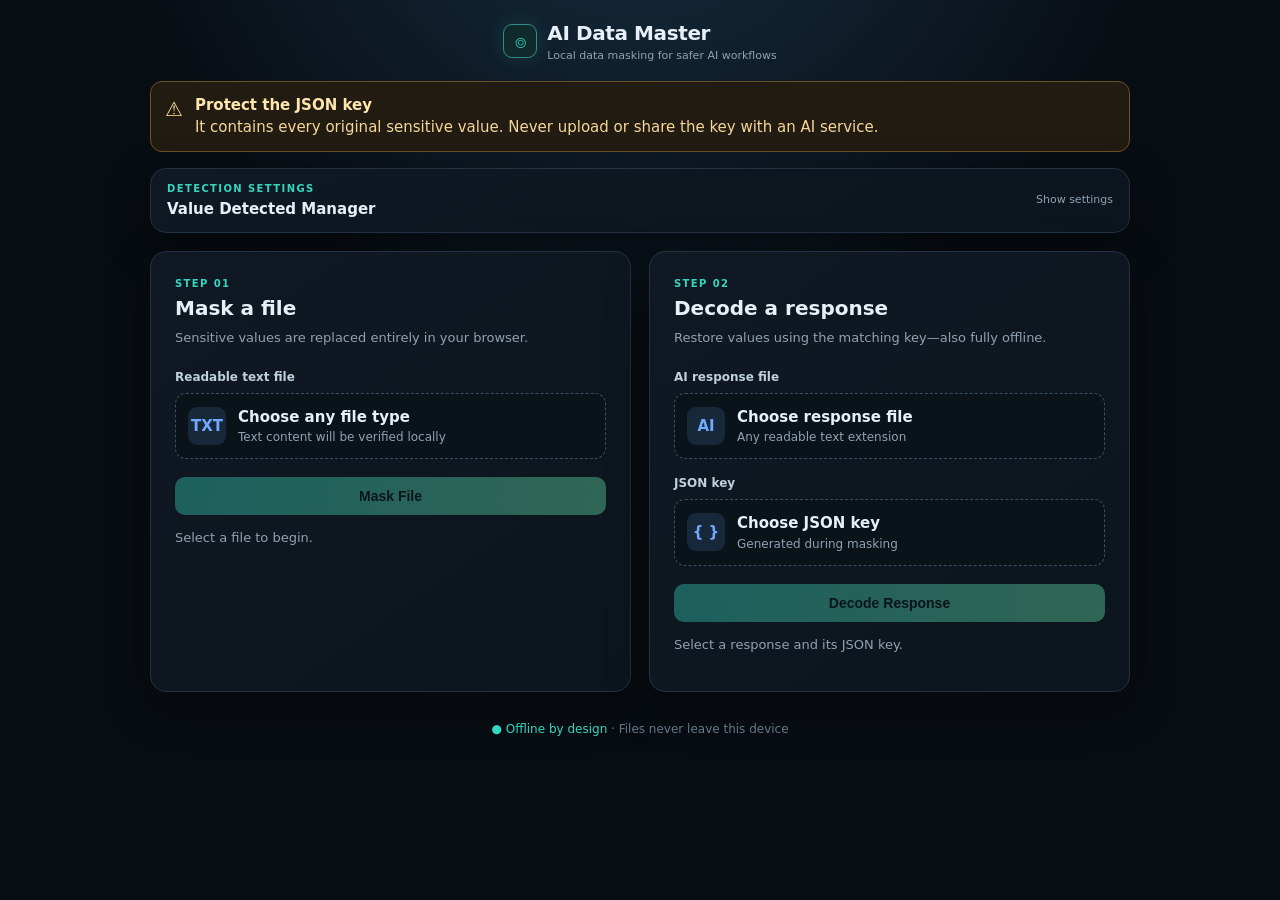
==== commit 3563623d: "Improve detection settings and add NIK detector" ====
--- a/docs/index.html
+++ b/docs/index.html
@@ -14,15 +14,10 @@
   <details class="manager card" aria-labelledby="manager-title">
     <summary class="manager-summary"><span><span class="eyebrow">Detection settings</span><strong id="manager-title">Value Detected Manager</strong></span><span class="summary-hint">Show settings</span></summary>
     <div class="manager-content">
-      <div class="manager-heading"><p class="sub">Enable detectors and drag them to change matching priority. Settings are saved in this browser.</p><div class="settings-actions"><button class="secondary" id="exportSettingsButton" type="button">Export</button><label class="secondary import-button" for="importSettingsFile">Import<input id="importSettingsFile" type="file" accept="application/json,.json"></label><button class="secondary" id="addDetectorButton" type="button">+ Add detector</button></div></div>
+      <div class="manager-heading"><p class="sub">Enable detectors and drag them to set matching priority. Settings are saved in this browser.</p><div class="setting-actions"><button class="secondary" id="addDetectorButton" type="button">+ Add detector</button><button class="secondary" id="exportSettingsButton" type="button">Export</button><button class="secondary" id="importSettingsButton" type="button">Import</button><input id="settingsFile" type="file" accept=".json,application/json" hidden></div></div>
       <div class="detector-list" id="detectorList"></div>
-      <div class="detection-fields">
-        <label for="columnHeaders">Columns to mask <span>(optional)</span></label>
-        <textarea class="compact" id="columnHeaders" placeholder="email, phone_number" aria-describedby="columnHint"></textarea><div class="hint" id="columnHint">CSV/TSV header names, separated by commas or new lines.</div>
-        <label for="customValues">Custom values <span>(optional)</span></label>
-        <textarea id="customValues" placeholder="Value one, value two&#10;Another private value" aria-describedby="customHint"></textarea><div class="hint" id="customHint">Separate values with commas or new lines. Longer matches take priority.</div>
-      </div>
-      <div class="settings-status" id="settingsStatus" role="status" aria-live="polite"></div>
+      <div class="setting-fields"><div><label for="columnHeaders">Columns to mask <span>(optional)</span></label><textarea class="compact" id="columnHeaders" placeholder="email, phone_number" aria-describedby="columnHint"></textarea><div class="hint" id="columnHint">CSV/TSV header names, separated by commas or new lines.</div></div><div><label for="customValues">Custom values <span>(optional)</span></label><textarea class="compact" id="customValues" placeholder="Value one, value two" aria-describedby="customHint"></textarea><div class="hint" id="customHint">Separate values with commas or new lines. Longer matches take priority.</div></div></div>
+      <div class="import-status" id="settingsStatus" role="status" aria-live="polite"></div>
     </div>
   </details>
   <div class="grid">
--- a/docs/styles.css
+++ b/docs/styles.css
@@ -1,14 +1,9 @@
-    :root{--bg:#080d13;--panel:#101923;--panel2:#0c141d;--line:#223243;--text:#e8f0f7;--muted:#8fa2b4;--cyan:#35d6c1;--blue:#4d8dff;--warn:#ffbe55;--bad:#ff6b73;--ok:#57dfa0}
-    *{box-sizing:border-box} body{margin:0;min-height:100vh;background:radial-gradient(circle at 50% -20%,#173044 0,transparent 42%),var(--bg);color:var(--text);font:15px/1.5 system-ui,-apple-system,Segoe UI,sans-serif}
-    main{width:min(980px,calc(100% - 32px));margin:auto;padding:20px 0 48px} header{display:flex;align-items:center;justify-content:center;gap:12px;text-align:left;margin-bottom:18px}.mark{display:grid;place-items:center;width:36px;height:36px;border:1px solid #318d86;border-radius:10px;background:#102a2b;color:var(--cyan);font-size:19px;box-shadow:0 0 24px #35d6c122}h1{font-size:21px;letter-spacing:-.4px;line-height:1.1;margin:0 0 2px}header p{margin:0;color:var(--muted);font-size:12px}
-    .notice{display:flex;gap:12px;align-items:flex-start;margin:0 auto 24px;padding:14px 16px;border:1px solid #6a5125;background:#211b12;border-radius:12px;color:#f6d699}.notice b{display:block;color:#ffe6ad}.notice span:first-child{font-size:20px}
-    .grid{display:grid;grid-template-columns:1fr 1fr;gap:18px}.card{background:linear-gradient(145deg,var(--panel),var(--panel2));border:1px solid var(--line);border-radius:16px;padding:24px;box-shadow:0 15px 45px #0005}.card h2{margin:0;font-size:20px}.eyebrow{color:var(--cyan);font-size:11px;font-weight:800;letter-spacing:1.5px;text-transform:uppercase;margin-bottom:5px}.sub{color:var(--muted);font-size:13px;margin:5px 0 20px}
-    label{display:block;font-size:12px;font-weight:700;margin:15px 0 7px;color:#bfd0de}label span{color:var(--muted);font-weight:400}.picker{position:relative;display:flex;align-items:center;gap:12px;min-height:66px;padding:12px;border:1px dashed #365069;border-radius:11px;background:#0a121a;cursor:pointer;transition:.2s}.picker:hover{border-color:var(--cyan);background:#0c191f}.picker input{position:absolute;inset:0;opacity:0;cursor:pointer}.file-icon{display:grid;place-items:center;flex:0 0 38px;height:38px;border-radius:9px;background:#17283a;color:#72a8ff;font-weight:800}.file-info{min-width:0}.file-name{white-space:nowrap;overflow:hidden;text-overflow:ellipsis;font-weight:650}.file-size{font-size:12px;color:var(--muted)}
-    textarea{display:block;width:100%;height:76px;resize:vertical;background:#091119;color:var(--text);border:1px solid #2b3e50;border-radius:9px;padding:10px 12px;font:13px/1.45 ui-monospace,SFMono-Regular,monospace;outline:none}textarea:focus{border-color:var(--cyan);box-shadow:0 0 0 3px #35d6c119}.hint{font-size:11px;color:var(--muted);margin-top:5px}.compact{height:48px}details{margin-top:15px;border:1px solid var(--line);border-radius:9px;background:#0a121a}summary{padding:10px 12px;cursor:pointer;color:#bfd0de;font-size:12px;font-weight:700}.mask-options{margin:0;padding:0 16px 12px 31px;color:var(--muted);font-size:12px;columns:2}.preview{display:none;margin-top:18px;padding:24px;background:linear-gradient(145deg,var(--panel),var(--panel2));border:1px solid var(--line);border-radius:16px;box-shadow:0 15px 45px #0005}.preview-head{display:flex;justify-content:space-between;align-items:center;margin-bottom:10px}.preview-head strong{font-size:16px}.preview-head span{color:var(--muted);font-size:11px}.preview-box{max-height:240px;overflow:auto;border:1px solid var(--line);border-radius:9px;background:#081018}.preview-box table{width:100%;border-collapse:collapse;font:12px/1.35 ui-monospace,SFMono-Regular,monospace}.preview-box th,.preview-box td{padding:7px 9px;border-right:1px solid var(--line);border-bottom:1px solid var(--line);text-align:left;white-space:nowrap;max-width:260px;overflow:hidden;text-overflow:ellipsis}.preview-box th{position:sticky;top:0;background:#162332;color:var(--cyan)}.preview-box pre{margin:0;padding:11px;white-space:pre-wrap;word-break:break-word;color:#b9cad8;font:12px/1.45 ui-monospace,SFMono-Regular,monospace}
-    button,.download{width:100%;border:0;border-radius:10px;padding:11px 15px;font-weight:750;font-size:14px;cursor:pointer;text-decoration:none;text-align:center;transition:.2s}button.primary{margin-top:18px;color:#041410;background:linear-gradient(100deg,var(--cyan),#67e9ac)}button.primary:hover:not(:disabled){filter:brightness(1.1);transform:translateY(-1px)}button:disabled{opacity:.38;cursor:not-allowed}.downloads{display:grid;grid-template-columns:1fr 1fr;gap:9px;margin-top:10px}.download{display:none;color:#c9dbeb;background:#172432;border:1px solid #2d4357}.download:hover{border-color:#5681a5}.downloads.single{grid-template-columns:1fr}
-    .progress-wrap{display:none;margin-top:17px}.progress-head{display:flex;justify-content:space-between;font-size:12px;color:var(--muted);margin-bottom:6px}.track{height:6px;background:#1b2834;border-radius:9px;overflow:hidden}.bar{height:100%;width:0;background:linear-gradient(90deg,var(--blue),var(--cyan));transition:width .12s}.status{min-height:22px;margin-top:13px;font-size:13px;color:var(--muted)}.status.ok{color:var(--ok)}.status.error{color:var(--bad)}footer{text-align:center;color:#657787;font-size:12px;margin-top:28px}.privacy{color:var(--cyan)}
-    @media(max-width:760px){main{padding-top:16px}.grid{grid-template-columns:1fr}.card,.preview{padding:19px}.downloads{grid-template-columns:1fr}}
-
-    .manager{margin-bottom:18px;padding:0;overflow:hidden}.manager-summary{display:flex;justify-content:space-between;align-items:center;padding:12px 16px;list-style:none;cursor:pointer}.manager-summary::-webkit-details-marker{display:none}.manager-summary>span:first-child{display:flex;align-items:baseline;gap:12px}.manager-summary .eyebrow{margin:0}.manager-summary strong{font-size:16px}.summary-hint{color:var(--muted);font-size:11px}.manager[open] .summary-hint{font-size:0}.manager[open] .summary-hint::after{content:'Hide settings';font-size:11px}.manager-content{padding:0 16px 16px;border-top:1px solid var(--line)}.manager-heading,.detector-row,.dialog-heading,.dialog-actions,.test-row,.settings-actions{display:flex;align-items:center;gap:8px}.manager-heading{justify-content:space-between}.manager-heading .sub{margin:12px 0}.settings-actions{flex-wrap:wrap}.secondary,.icon-button{width:auto;color:#c9dbeb;background:#172432;border:1px solid #2d4357}.secondary:hover,.icon-button:hover{border-color:var(--cyan)}.import-button{position:relative;margin:0;padding:7px 10px;cursor:pointer;font-weight:750}.import-button input{position:absolute;width:1px;height:1px;opacity:0}.detector-list{display:grid;gap:5px}.detector-row{padding:7px 9px;border:1px solid var(--line);border-left:3px solid #304151;border-radius:8px;background:#0a121a;cursor:grab}.detector-row.enabled{border-left-color:var(--cyan)}.detector-row.dragging{opacity:.4}.drag-handle{color:#607587;font-size:16px;letter-spacing:-3px}.detector-toggle{position:relative;flex:0 0 18px;width:18px;height:18px;margin:0}.detector-toggle input{position:absolute;opacity:0}.toggle-track{display:block;width:18px;height:18px;border:2px solid #506273;border-radius:50%;cursor:pointer;transition:.15s}.detector-toggle input:checked+.toggle-track{border-color:var(--cyan);background:var(--cyan);box-shadow:inset 0 0 0 4px #0a121a}.detector-info{min-width:0;flex:1}.detector-name{font-weight:750}.detector-kind{margin-left:7px;color:var(--muted);font-size:10px;text-transform:uppercase}.detector-regex{overflow:hidden;color:var(--muted);font:10px/1.3 ui-monospace,SFMono-Regular,monospace;text-overflow:ellipsis;white-space:nowrap}.detector-actions{display:flex;gap:6px}.detector-actions button,.settings-actions button{width:auto;padding:7px 10px;font-size:12px}.danger{color:#ff9ba1!important}.detection-fields{display:grid;grid-template-columns:1fr 1fr;gap:0 14px;margin-top:10px}.detection-fields label:nth-of-type(2){grid-column:2;grid-row:1}.detection-fields textarea{height:48px}.detection-fields .hint{display:none}.settings-status{min-height:18px;margin-top:5px;color:var(--muted);font-size:11px}.settings-status.error{color:var(--bad)}
-    dialog{width:min(560px,calc(100% - 28px));padding:0;border:1px solid var(--line);border-radius:16px;background:var(--panel);color:var(--text);box-shadow:0 24px 80px #000b}dialog::backdrop{background:#02060bcc;backdrop-filter:blur(3px)}dialog form{padding:24px}.dialog-heading{justify-content:space-between}.dialog-heading h2{margin:0}.icon-button{padding:4px 12px;font-size:23px}dialog input{width:100%;padding:10px 12px;border:1px solid #2b3e50;border-radius:9px;background:#091119;color:var(--text);font:13px/1.45 ui-monospace,SFMono-Regular,monospace;outline:none}dialog input:focus{border-color:var(--cyan);box-shadow:0 0 0 3px #35d6c119}.regex-test{margin-top:18px;padding:13px;border:1px solid var(--line);border-radius:10px}.regex-test label{margin-top:0}.test-row input{flex:1}.test-result{min-height:20px;margin-top:7px;font-size:12px;color:var(--muted)}.test-result.ok{color:var(--ok)}.test-result.error{color:var(--bad)}.dialog-actions{justify-content:flex-end;margin-top:20px}.dialog-actions .primary{width:auto;margin:0}.dialog-actions .secondary{padding:11px 15px}
-    @media(max-width:600px){.manager-summary>span:first-child{display:block}.manager-heading{align-items:stretch;flex-direction:column}.settings-actions>*{flex:1;text-align:center}.detector-regex{display:none}.detector-actions button{padding:5px 7px}.detection-fields{display:block}.test-row{align-items:stretch;flex-direction:column}.test-row .secondary{width:100%}}
+:root{--bg:#080d13;--panel:#101923;--panel2:#0c141d;--line:#223243;--text:#e8f0f7;--muted:#8fa2b4;--cyan:#35d6c1;--blue:#4d8dff;--warn:#ffbe55;--bad:#ff6b73;--ok:#57dfa0}
+*{box-sizing:border-box}body{margin:0;min-height:100vh;background:radial-gradient(circle at 50% -20%,#173044 0,transparent 42%),var(--bg);color:var(--text);font:15px/1.5 system-ui,-apple-system,Segoe UI,sans-serif}main{width:min(980px,calc(100% - 32px));margin:auto;padding:18px 0 40px}header{display:flex;align-items:center;justify-content:center;gap:10px;margin-bottom:16px}.mark{display:grid;place-items:center;width:34px;height:34px;border:1px solid #318d86;border-radius:9px;background:#102a2b;color:var(--cyan);font-size:19px;box-shadow:0 0 22px #35d6c122}h1{font-size:20px;letter-spacing:-.4px;margin:0}header p{margin:0;color:var(--muted);font-size:11px}
+.notice{display:flex;gap:12px;align-items:flex-start;margin:0 auto 16px;padding:12px 14px;border:1px solid #6a5125;background:#211b12;border-radius:12px;color:#f6d699}.notice b{display:block;color:#ffe6ad}.notice span:first-child{font-size:20px}.grid{display:grid;grid-template-columns:1fr 1fr;gap:18px}.card{background:linear-gradient(145deg,var(--panel),var(--panel2));border:1px solid var(--line);border-radius:16px;padding:24px;box-shadow:0 15px 45px #0005}.card h2{margin:0;font-size:20px}.eyebrow{display:block;color:var(--cyan);font-size:10px;font-weight:800;letter-spacing:1.4px;text-transform:uppercase;margin-bottom:2px}.sub{color:var(--muted);font-size:13px;margin:5px 0 20px}
+label{display:block;font-size:12px;font-weight:700;margin:15px 0 7px;color:#bfd0de}label span{color:var(--muted);font-weight:400}.picker{position:relative;display:flex;align-items:center;gap:12px;min-height:66px;padding:12px;border:1px dashed #365069;border-radius:11px;background:#0a121a;cursor:pointer;transition:.2s}.picker:hover{border-color:var(--cyan);background:#0c191f}.picker input{position:absolute;inset:0;opacity:0;cursor:pointer}.file-icon{display:grid;place-items:center;flex:0 0 38px;height:38px;border-radius:9px;background:#17283a;color:#72a8ff;font-weight:800}.file-info{min-width:0}.file-name{white-space:nowrap;overflow:hidden;text-overflow:ellipsis;font-weight:650}.file-size{font-size:12px;color:var(--muted)}textarea{display:block;width:100%;height:76px;resize:vertical;background:#091119;color:var(--text);border:1px solid #2b3e50;border-radius:9px;padding:10px 12px;font:13px/1.45 ui-monospace,SFMono-Regular,monospace;outline:none}textarea:focus{border-color:var(--cyan);box-shadow:0 0 0 3px #35d6c119}.hint{font-size:11px;color:var(--muted);margin-top:5px}.compact{height:48px}
+.preview{display:none;margin-top:18px;padding:24px;background:linear-gradient(145deg,var(--panel),var(--panel2));border:1px solid var(--line);border-radius:16px;box-shadow:0 15px 45px #0005}.preview-head{display:flex;justify-content:space-between;align-items:center;margin-bottom:10px}.preview-head strong{font-size:16px}.preview-head span{color:var(--muted);font-size:11px}.preview-box{max-height:240px;overflow:auto;border:1px solid var(--line);border-radius:9px;background:#081018}.preview-box table{width:100%;border-collapse:collapse;font:12px/1.35 ui-monospace,SFMono-Regular,monospace}.preview-box th,.preview-box td{padding:7px 9px;border-right:1px solid var(--line);border-bottom:1px solid var(--line);text-align:left;white-space:nowrap;max-width:260px;overflow:hidden;text-overflow:ellipsis}.preview-box th{position:sticky;top:0;background:#162332;color:var(--cyan)}.preview-box pre{margin:0;padding:11px;white-space:pre-wrap;word-break:break-word;color:#b9cad8;font:12px/1.45 ui-monospace,SFMono-Regular,monospace}
+button,.download{width:100%;border:0;border-radius:10px;padding:11px 15px;font-weight:750;font-size:14px;cursor:pointer;text-decoration:none;text-align:center;transition:.2s}button.primary{margin-top:18px;color:#041410;background:linear-gradient(100deg,var(--cyan),#67e9ac)}button.primary:hover:not(:disabled){filter:brightness(1.1);transform:translateY(-1px)}button:disabled{opacity:.38;cursor:not-allowed}.downloads{display:grid;grid-template-columns:1fr 1fr;gap:9px;margin-top:10px}.download{display:none;color:#c9dbeb;background:#172432;border:1px solid #2d4357}.download:hover{border-color:#5681a5}.downloads.single{grid-template-columns:1fr}.progress-wrap{display:none;margin-top:17px}.progress-head{display:flex;justify-content:space-between;font-size:12px;color:var(--muted);margin-bottom:6px}.track{height:6px;background:#1b2834;border-radius:9px;overflow:hidden}.bar{height:100%;width:0;background:linear-gradient(90deg,var(--blue),var(--cyan));transition:width .12s}.status{min-height:22px;margin-top:13px;font-size:13px;color:var(--muted)}.status.ok{color:var(--ok)}.status.error{color:var(--bad)}footer{text-align:center;color:#657787;font-size:12px;margin-top:28px}.privacy{color:var(--cyan)}
+.manager{margin-bottom:18px;padding:0}.manager-summary{display:flex;justify-content:space-between;align-items:center;padding:12px 16px;cursor:pointer;list-style:none}.manager-summary::-webkit-details-marker{display:none}.manager-summary strong{font-size:15px}.summary-hint{color:var(--muted);font-size:11px}.manager[open] .summary-hint{font-size:0}.manager[open] .summary-hint::after{content:'Hide settings';font-size:11px}.manager-content{padding:0 16px 16px;border-top:1px solid var(--line)}.manager-heading,.detector-row,.dialog-heading,.dialog-actions,.test-row,.setting-actions{display:flex;align-items:center;gap:8px}.manager-heading{justify-content:space-between}.manager-heading .sub{margin:12px 0}.setting-actions .secondary{padding:7px 10px;font-size:12px}.secondary,.icon-button{width:auto;color:#c9dbeb;background:#172432;border:1px solid #2d4357}.secondary:hover,.icon-button:hover{border-color:var(--cyan)}.detector-list{display:grid;gap:5px}.detector-row{padding:7px 9px;border:1px solid var(--line);border-radius:8px;background:#0a121a;cursor:grab}.detector-row.dragging{opacity:.35}.drag-handle{color:#5d7184;font-size:15px}.detector-toggle{position:relative;flex:0 0 16px;width:16px;height:16px;margin:0}.detector-toggle input{position:absolute;opacity:0}.toggle-track{display:block;width:16px;height:16px;border:2px solid #506273;border-radius:4px;background:#172432;cursor:pointer;transition:.15s}.detector-toggle input:checked+.toggle-track{border-color:var(--cyan);background:var(--cyan);box-shadow:inset 0 0 0 3px #0a121a}.detector-info{min-width:0;flex:1}.detector-name{font-size:13px;font-weight:750}.detector-kind{margin-left:7px;color:var(--muted);font-size:9px;text-transform:uppercase}.detector-regex{overflow:hidden;color:var(--muted);font:10px/1.3 ui-monospace,SFMono-Regular,monospace;text-overflow:ellipsis;white-space:nowrap}.detector-actions{display:flex;gap:5px}.detector-actions button{width:auto;padding:5px 8px;font-size:11px}.danger{color:#ff9ba1!important}.setting-fields{display:grid;grid-template-columns:1fr 1fr;gap:14px;margin-top:5px}.setting-fields label{margin-top:10px}.import-status{min-height:16px;margin-top:8px;font-size:11px;color:var(--ok)}
+dialog{width:min(560px,calc(100% - 28px));padding:0;border:1px solid var(--line);border-radius:16px;background:var(--panel);color:var(--text);box-shadow:0 24px 80px #000b}dialog::backdrop{background:#02060bcc;backdrop-filter:blur(3px)}dialog form{padding:24px}.dialog-heading{justify-content:space-between}.dialog-heading h2{margin:0}.icon-button{padding:4px 12px;font-size:23px}dialog input{width:100%;padding:10px 12px;border:1px solid #2b3e50;border-radius:9px;background:#091119;color:var(--text);font:13px/1.45 ui-monospace,SFMono-Regular,monospace;outline:none}dialog input:focus{border-color:var(--cyan);box-shadow:0 0 0 3px #35d6c119}.regex-test{margin-top:18px;padding:13px;border:1px solid var(--line);border-radius:10px}.regex-test label{margin-top:0}.test-row input{flex:1}.test-result{min-height:20px;margin-top:7px;font-size:12px;color:var(--muted)}.test-result.ok{color:var(--ok)}.test-result.error{color:var(--bad)}.dialog-actions{justify-content:flex-end;margin-top:20px}.dialog-actions .primary{width:auto;margin:0}.dialog-actions .secondary{padding:11px 15px}
+@media(max-width:760px){main{padding-top:12px}.grid,.setting-fields{grid-template-columns:1fr}.card,.preview{padding:19px}.manager{padding:0}.downloads{grid-template-columns:1fr}}@media(max-width:600px){.manager-heading{align-items:stretch;flex-direction:column}.setting-actions{display:grid;grid-template-columns:repeat(3,1fr)}.setting-actions .secondary{width:100%}.detector-regex{display:none}.test-row{align-items:stretch;flex-direction:column}.test-row .secondary{width:100%}}
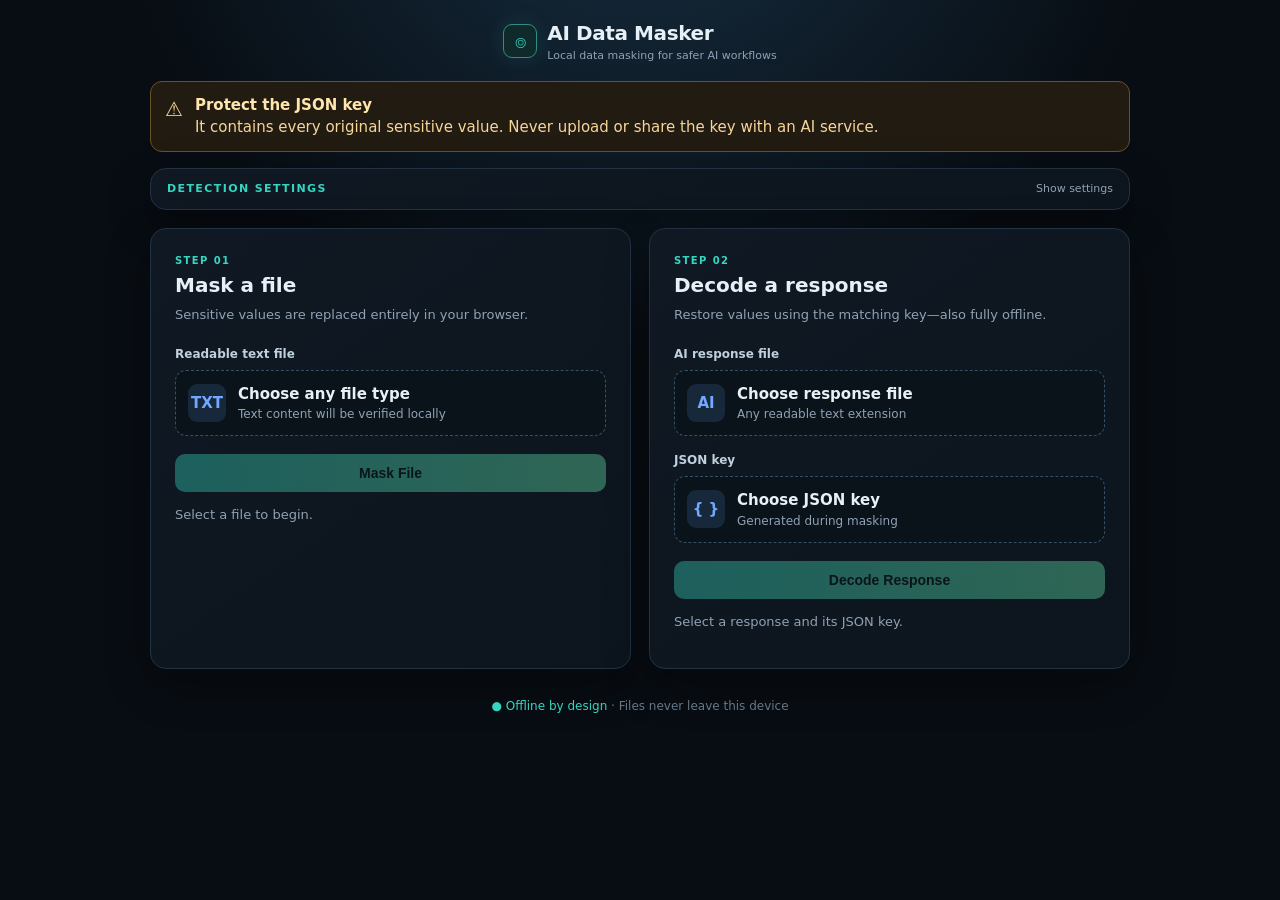
==== commit 5a942d1a: "Improve detector settings interface" ====
--- a/docs/index.html
+++ b/docs/index.html
@@ -4,19 +4,19 @@
   <meta charset="utf-8">
   <meta name="viewport" content="width=device-width, initial-scale=1">
   <meta name="color-scheme" content="dark">
-  <title>AI Data Master</title>
+  <title>AI Data Masker</title>
   <link rel="stylesheet" href="styles.css">
 </head>
 <body>
 <main>
-  <header><div class="mark" aria-hidden="true">⌾</div><div><h1>AI Data Master</h1><p>Local data masking for safer AI workflows</p></div></header>
+  <header><div class="mark" aria-hidden="true">⌾</div><div><h1>AI Data Masker</h1><p>Local data masking for safer AI workflows</p></div></header>
   <div class="notice"><span aria-hidden="true">⚠</span><div><b>Protect the JSON key</b>It contains every original sensitive value. Never upload or share the key with an AI service.</div></div>
   <details class="manager card" aria-labelledby="manager-title">
-    <summary class="manager-summary"><span><span class="eyebrow">Detection settings</span><strong id="manager-title">Value Detected Manager</strong></span><span class="summary-hint">Show settings</span></summary>
+    <summary class="manager-summary"><span class="eyebrow" id="manager-title">Detection settings</span><span class="summary-hint">Show settings</span></summary>
     <div class="manager-content">
-      <div class="manager-heading"><p class="sub">Enable detectors and drag them to set matching priority. Settings are saved in this browser.</p><div class="setting-actions"><button class="secondary" id="addDetectorButton" type="button">+ Add detector</button><button class="secondary" id="exportSettingsButton" type="button">Export</button><button class="secondary" id="importSettingsButton" type="button">Import</button><input id="settingsFile" type="file" accept=".json,application/json" hidden></div></div>
+      <div class="manager-heading"><p class="sub">Choose which sensitive-value detectors to use. Drag a row to set which detector wins when matches overlap; the first row has the highest priority. Settings stay in this browser.</p><div class="setting-actions"><button class="secondary" id="addDetectorButton" type="button">+ Add detector</button><button class="secondary" id="exportSettingsButton" type="button">Export</button><button class="secondary" id="importSettingsButton" type="button">Import</button><input id="settingsFile" type="file" accept=".json,application/json" hidden></div></div>
       <div class="detector-list" id="detectorList"></div>
-      <div class="setting-fields"><div><label for="columnHeaders">Columns to mask <span>(optional)</span></label><textarea class="compact" id="columnHeaders" placeholder="email, phone_number" aria-describedby="columnHint"></textarea><div class="hint" id="columnHint">CSV/TSV header names, separated by commas or new lines.</div></div><div><label for="customValues">Custom values <span>(optional)</span></label><textarea class="compact" id="customValues" placeholder="Value one, value two" aria-describedby="customHint"></textarea><div class="hint" id="customHint">Separate values with commas or new lines. Longer matches take priority.</div></div></div>
+      <div class="setting-fields"><div><label for="columnHeaders">Columns to mask <span>(optional)</span></label><textarea class="compact" id="columnHeaders" placeholder="email, phone_number" aria-describedby="columnHint"></textarea><div class="hint" id="columnHint">Enter exact CSV or TSV header names, separated by commas or new lines. Every non-empty value beneath those headers will be masked, even when it does not match a detector.</div></div><div><label for="customValues">Custom values <span>(optional)</span></label><textarea class="compact" id="customValues" placeholder="Value one, value two" aria-describedby="customHint"></textarea><div class="hint" id="customHint">Enter literal words or phrases to mask, separated by commas or new lines. You do not need regex syntax; when values overlap, the longer match takes priority.</div></div></div>
       <div class="import-status" id="settingsStatus" role="status" aria-live="polite"></div>
     </div>
   </details>
@@ -58,6 +58,14 @@
     <div class="dialog-actions"><button class="secondary" id="cancelDetectorButton" type="button">Cancel</button><button class="primary" type="submit">Save detector</button></div>
   </form>
 </dialog>
+<dialog id="regexDetailsDialog" aria-labelledby="regexDetailsTitle">
+  <form method="dialog">
+    <div class="dialog-heading"><div><div class="eyebrow">Detector details</div><h2 id="regexDetailsTitle"></h2></div><button class="icon-button" type="submit" aria-label="Close">×</button></div>
+    <label for="regexDetailsPattern">Regex pattern</label><textarea id="regexDetailsPattern" readonly spellcheck="false"></textarea>
+    <div class="hint">This pattern is applied without case sensitivity. Some predefined detectors also validate matched values after the regex check.</div>
+    <div class="regex-test"><label for="regexDetailsSample">Test with sample value</label><div class="hint test-help">Enter an example to see whether this detector's regex finds a match. Testing does not change your settings.</div><div class="test-row"><input id="regexDetailsSample" placeholder="Enter a sample value"><button class="secondary" id="testRegexDetailsButton" type="button">Test regex</button></div><div class="test-result" id="regexDetailsTestResult" role="status" aria-live="polite"></div></div>
+  </form>
+</dialog>
 <script src="app.js"></script>
 </body>
 </html>
--- a/docs/styles.css
+++ b/docs/styles.css
@@ -4,6 +4,6 @@
 label{display:block;font-size:12px;font-weight:700;margin:15px 0 7px;color:#bfd0de}label span{color:var(--muted);font-weight:400}.picker{position:relative;display:flex;align-items:center;gap:12px;min-height:66px;padding:12px;border:1px dashed #365069;border-radius:11px;background:#0a121a;cursor:pointer;transition:.2s}.picker:hover{border-color:var(--cyan);background:#0c191f}.picker input{position:absolute;inset:0;opacity:0;cursor:pointer}.file-icon{display:grid;place-items:center;flex:0 0 38px;height:38px;border-radius:9px;background:#17283a;color:#72a8ff;font-weight:800}.file-info{min-width:0}.file-name{white-space:nowrap;overflow:hidden;text-overflow:ellipsis;font-weight:650}.file-size{font-size:12px;color:var(--muted)}textarea{display:block;width:100%;height:76px;resize:vertical;background:#091119;color:var(--text);border:1px solid #2b3e50;border-radius:9px;padding:10px 12px;font:13px/1.45 ui-monospace,SFMono-Regular,monospace;outline:none}textarea:focus{border-color:var(--cyan);box-shadow:0 0 0 3px #35d6c119}.hint{font-size:11px;color:var(--muted);margin-top:5px}.compact{height:48px}
 .preview{display:none;margin-top:18px;padding:24px;background:linear-gradient(145deg,var(--panel),var(--panel2));border:1px solid var(--line);border-radius:16px;box-shadow:0 15px 45px #0005}.preview-head{display:flex;justify-content:space-between;align-items:center;margin-bottom:10px}.preview-head strong{font-size:16px}.preview-head span{color:var(--muted);font-size:11px}.preview-box{max-height:240px;overflow:auto;border:1px solid var(--line);border-radius:9px;background:#081018}.preview-box table{width:100%;border-collapse:collapse;font:12px/1.35 ui-monospace,SFMono-Regular,monospace}.preview-box th,.preview-box td{padding:7px 9px;border-right:1px solid var(--line);border-bottom:1px solid var(--line);text-align:left;white-space:nowrap;max-width:260px;overflow:hidden;text-overflow:ellipsis}.preview-box th{position:sticky;top:0;background:#162332;color:var(--cyan)}.preview-box pre{margin:0;padding:11px;white-space:pre-wrap;word-break:break-word;color:#b9cad8;font:12px/1.45 ui-monospace,SFMono-Regular,monospace}
 button,.download{width:100%;border:0;border-radius:10px;padding:11px 15px;font-weight:750;font-size:14px;cursor:pointer;text-decoration:none;text-align:center;transition:.2s}button.primary{margin-top:18px;color:#041410;background:linear-gradient(100deg,var(--cyan),#67e9ac)}button.primary:hover:not(:disabled){filter:brightness(1.1);transform:translateY(-1px)}button:disabled{opacity:.38;cursor:not-allowed}.downloads{display:grid;grid-template-columns:1fr 1fr;gap:9px;margin-top:10px}.download{display:none;color:#c9dbeb;background:#172432;border:1px solid #2d4357}.download:hover{border-color:#5681a5}.downloads.single{grid-template-columns:1fr}.progress-wrap{display:none;margin-top:17px}.progress-head{display:flex;justify-content:space-between;font-size:12px;color:var(--muted);margin-bottom:6px}.track{height:6px;background:#1b2834;border-radius:9px;overflow:hidden}.bar{height:100%;width:0;background:linear-gradient(90deg,var(--blue),var(--cyan));transition:width .12s}.status{min-height:22px;margin-top:13px;font-size:13px;color:var(--muted)}.status.ok{color:var(--ok)}.status.error{color:var(--bad)}footer{text-align:center;color:#657787;font-size:12px;margin-top:28px}.privacy{color:var(--cyan)}
-.manager{margin-bottom:18px;padding:0}.manager-summary{display:flex;justify-content:space-between;align-items:center;padding:12px 16px;cursor:pointer;list-style:none}.manager-summary::-webkit-details-marker{display:none}.manager-summary strong{font-size:15px}.summary-hint{color:var(--muted);font-size:11px}.manager[open] .summary-hint{font-size:0}.manager[open] .summary-hint::after{content:'Hide settings';font-size:11px}.manager-content{padding:0 16px 16px;border-top:1px solid var(--line)}.manager-heading,.detector-row,.dialog-heading,.dialog-actions,.test-row,.setting-actions{display:flex;align-items:center;gap:8px}.manager-heading{justify-content:space-between}.manager-heading .sub{margin:12px 0}.setting-actions .secondary{padding:7px 10px;font-size:12px}.secondary,.icon-button{width:auto;color:#c9dbeb;background:#172432;border:1px solid #2d4357}.secondary:hover,.icon-button:hover{border-color:var(--cyan)}.detector-list{display:grid;gap:5px}.detector-row{padding:7px 9px;border:1px solid var(--line);border-radius:8px;background:#0a121a;cursor:grab}.detector-row.dragging{opacity:.35}.drag-handle{color:#5d7184;font-size:15px}.detector-toggle{position:relative;flex:0 0 16px;width:16px;height:16px;margin:0}.detector-toggle input{position:absolute;opacity:0}.toggle-track{display:block;width:16px;height:16px;border:2px solid #506273;border-radius:4px;background:#172432;cursor:pointer;transition:.15s}.detector-toggle input:checked+.toggle-track{border-color:var(--cyan);background:var(--cyan);box-shadow:inset 0 0 0 3px #0a121a}.detector-info{min-width:0;flex:1}.detector-name{font-size:13px;font-weight:750}.detector-kind{margin-left:7px;color:var(--muted);font-size:9px;text-transform:uppercase}.detector-regex{overflow:hidden;color:var(--muted);font:10px/1.3 ui-monospace,SFMono-Regular,monospace;text-overflow:ellipsis;white-space:nowrap}.detector-actions{display:flex;gap:5px}.detector-actions button{width:auto;padding:5px 8px;font-size:11px}.danger{color:#ff9ba1!important}.setting-fields{display:grid;grid-template-columns:1fr 1fr;gap:14px;margin-top:5px}.setting-fields label{margin-top:10px}.import-status{min-height:16px;margin-top:8px;font-size:11px;color:var(--ok)}
-dialog{width:min(560px,calc(100% - 28px));padding:0;border:1px solid var(--line);border-radius:16px;background:var(--panel);color:var(--text);box-shadow:0 24px 80px #000b}dialog::backdrop{background:#02060bcc;backdrop-filter:blur(3px)}dialog form{padding:24px}.dialog-heading{justify-content:space-between}.dialog-heading h2{margin:0}.icon-button{padding:4px 12px;font-size:23px}dialog input{width:100%;padding:10px 12px;border:1px solid #2b3e50;border-radius:9px;background:#091119;color:var(--text);font:13px/1.45 ui-monospace,SFMono-Regular,monospace;outline:none}dialog input:focus{border-color:var(--cyan);box-shadow:0 0 0 3px #35d6c119}.regex-test{margin-top:18px;padding:13px;border:1px solid var(--line);border-radius:10px}.regex-test label{margin-top:0}.test-row input{flex:1}.test-result{min-height:20px;margin-top:7px;font-size:12px;color:var(--muted)}.test-result.ok{color:var(--ok)}.test-result.error{color:var(--bad)}.dialog-actions{justify-content:flex-end;margin-top:20px}.dialog-actions .primary{width:auto;margin:0}.dialog-actions .secondary{padding:11px 15px}
-@media(max-width:760px){main{padding-top:12px}.grid,.setting-fields{grid-template-columns:1fr}.card,.preview{padding:19px}.manager{padding:0}.downloads{grid-template-columns:1fr}}@media(max-width:600px){.manager-heading{align-items:stretch;flex-direction:column}.setting-actions{display:grid;grid-template-columns:repeat(3,1fr)}.setting-actions .secondary{width:100%}.detector-regex{display:none}.test-row{align-items:stretch;flex-direction:column}.test-row .secondary{width:100%}}
+.manager{margin-bottom:18px;padding:0}.manager-summary{display:flex;justify-content:space-between;align-items:center;padding:12px 16px;cursor:pointer;list-style:none}.manager-summary::-webkit-details-marker{display:none}.manager-summary .eyebrow{margin:0;font-size:11px}.summary-hint{color:var(--muted);font-size:11px}.manager[open] .summary-hint{font-size:0}.manager[open] .summary-hint::after{content:'Hide settings';font-size:11px}.manager-content{padding:0 16px 16px;border-top:1px solid var(--line)}.manager-heading,.detector-row,.dialog-heading,.dialog-actions,.test-row,.setting-actions{display:flex;align-items:center;gap:8px}.manager-heading{justify-content:space-between}.manager-heading .sub{margin:12px 0;max-width:540px}.setting-actions .secondary{padding:7px 10px;font-size:12px}.secondary,.icon-button{width:auto;color:#c9dbeb;background:#172432;border:1px solid #2d4357}.secondary:hover,.icon-button:hover{border-color:var(--cyan)}.detector-list{display:grid;gap:5px}.detector-row{min-height:40px;padding:7px 9px;border:1px solid var(--line);border-radius:8px;background:#0a121a;cursor:grab}.detector-row.dragging{opacity:.35}.drag-handle{color:#5d7184;font-size:15px}.detector-toggle{position:relative;flex:0 0 16px;width:16px;height:16px;margin:0}.detector-toggle input{position:absolute;opacity:0}.toggle-track{display:block;width:16px;height:16px;border:2px solid #506273;border-radius:4px;background:#172432;cursor:pointer;transition:.15s}.detector-toggle input:checked+.toggle-track{border-color:var(--cyan);background:var(--cyan);box-shadow:inset 0 0 0 3px #0a121a}.regex-details-button{display:grid;place-items:center;flex:0 0 26px;width:26px;height:26px;padding:0;border-radius:7px;color:#8fa2b4;background:transparent;border:1px solid transparent;font-size:15px}.regex-details-button:hover{color:var(--cyan);border-color:#2d4357;background:#172432}.detector-info{min-width:0;flex:1}.detector-name{overflow:hidden;font-size:13px;font-weight:750;text-overflow:ellipsis;white-space:nowrap}.detector-kind{margin-left:7px;color:var(--muted);font-size:9px;text-transform:uppercase}.detector-actions{display:flex;gap:5px}.detector-actions button{width:auto;padding:5px 8px;font-size:11px}.danger{color:#ff9ba1!important}.setting-fields{display:grid;grid-template-columns:1fr 1fr;gap:14px;margin-top:5px}.setting-fields label{margin-top:10px}.import-status{min-height:16px;margin-top:8px;font-size:11px;color:var(--ok)}
+dialog{width:min(560px,calc(100% - 28px));padding:0;border:1px solid var(--line);border-radius:16px;background:var(--panel);color:var(--text);box-shadow:0 24px 80px #000b}dialog::backdrop{background:#02060bcc;backdrop-filter:blur(3px)}dialog form{padding:24px}.dialog-heading{justify-content:space-between}.dialog-heading h2{margin:0}.icon-button{padding:4px 12px;font-size:23px}dialog input{width:100%;padding:10px 12px;border:1px solid #2b3e50;border-radius:9px;background:#091119;color:var(--text);font:13px/1.45 ui-monospace,SFMono-Regular,monospace;outline:none}dialog input:focus{border-color:var(--cyan);box-shadow:0 0 0 3px #35d6c119}dialog textarea[readonly]{height:96px;color:#b9cad8;background:#081018}.regex-test{margin-top:18px;padding:13px;border:1px solid var(--line);border-radius:10px}.regex-test label{margin-top:0}.test-help{margin:-3px 0 9px}.test-row input{flex:1}.test-result{min-height:20px;margin-top:7px;font-size:12px;color:var(--muted)}.test-result.ok{color:var(--ok)}.test-result.error{color:var(--bad)}.dialog-actions{justify-content:flex-end;margin-top:20px}.dialog-actions .primary{width:auto;margin:0}.dialog-actions .secondary{padding:11px 15px}
+@media(max-width:760px){main{padding-top:12px}.grid,.setting-fields{grid-template-columns:1fr}.card,.preview{padding:19px}.manager{padding:0}.downloads{grid-template-columns:1fr}}@media(max-width:600px){.manager-heading{align-items:stretch;flex-direction:column}.setting-actions{display:grid;grid-template-columns:repeat(3,1fr)}.setting-actions .secondary{width:100%}.detector-kind{display:none}.test-row{align-items:stretch;flex-direction:column}.test-row .secondary{width:100%}}
